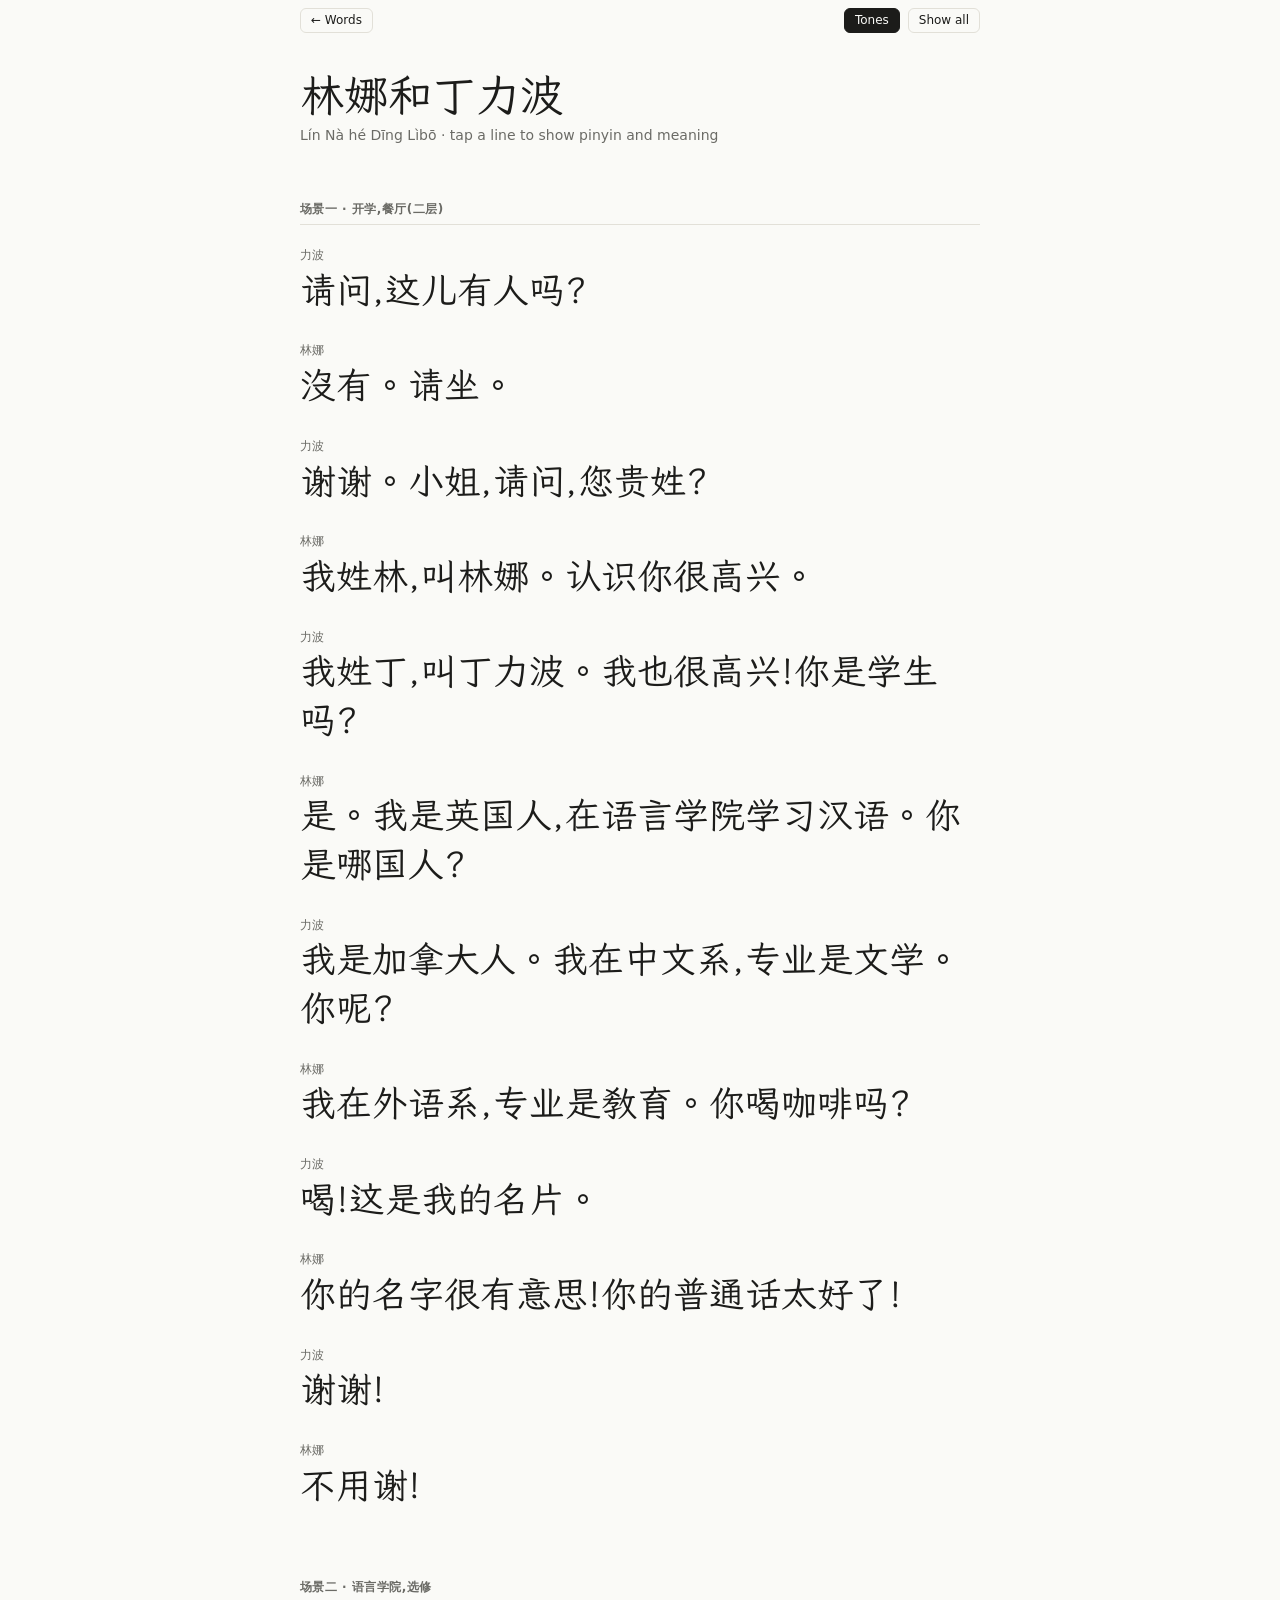
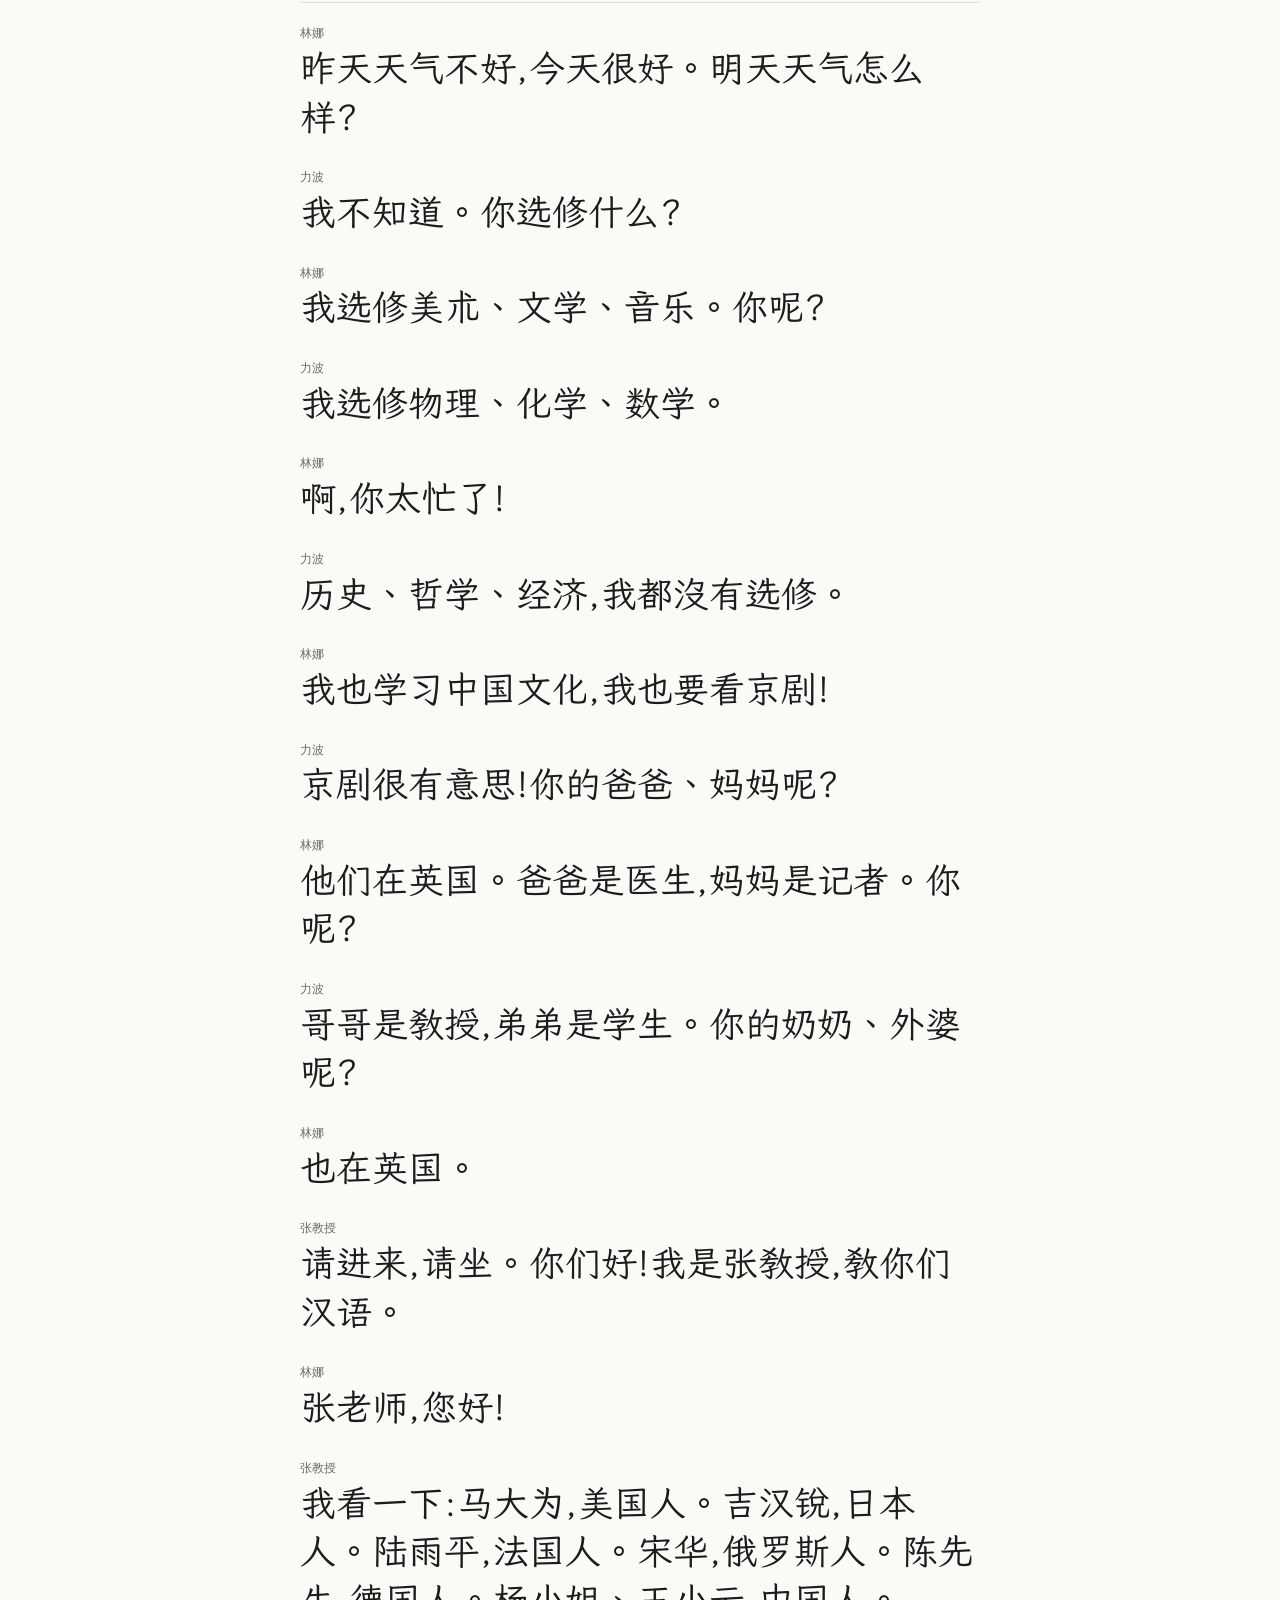
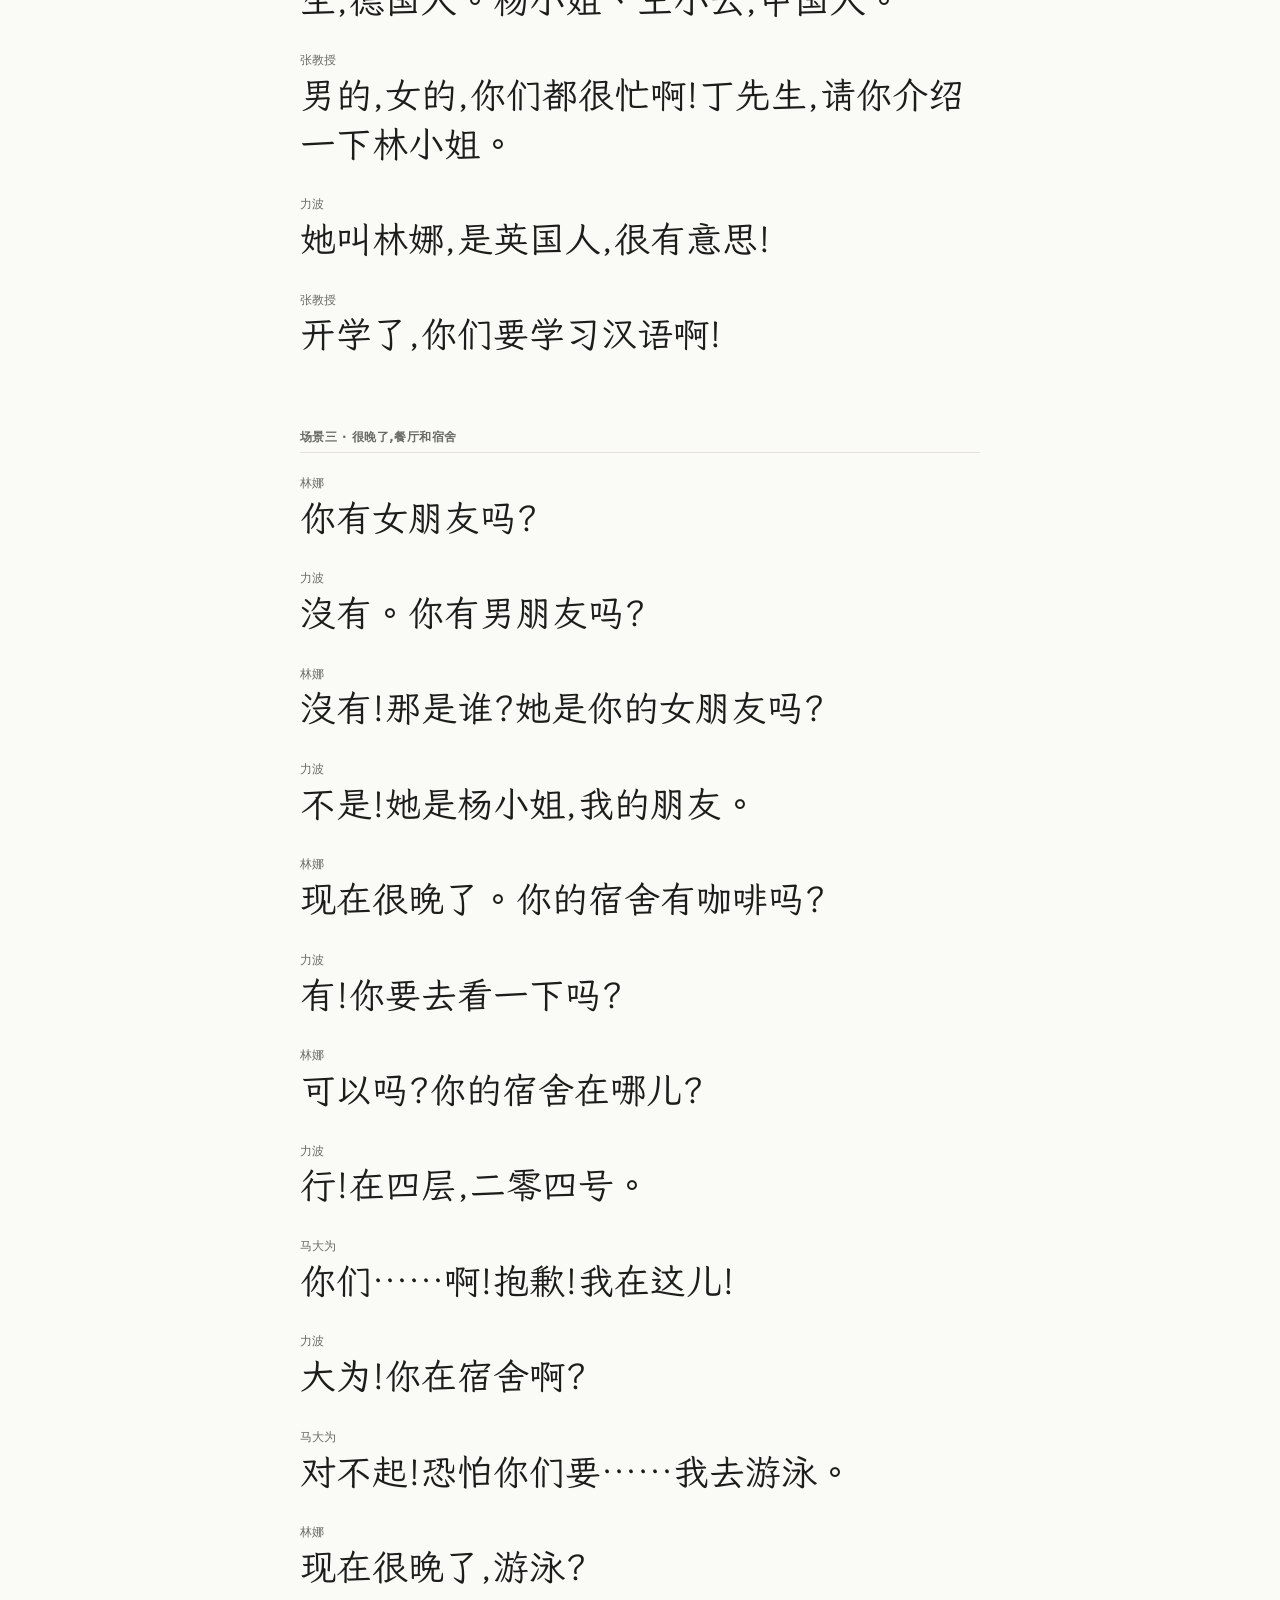
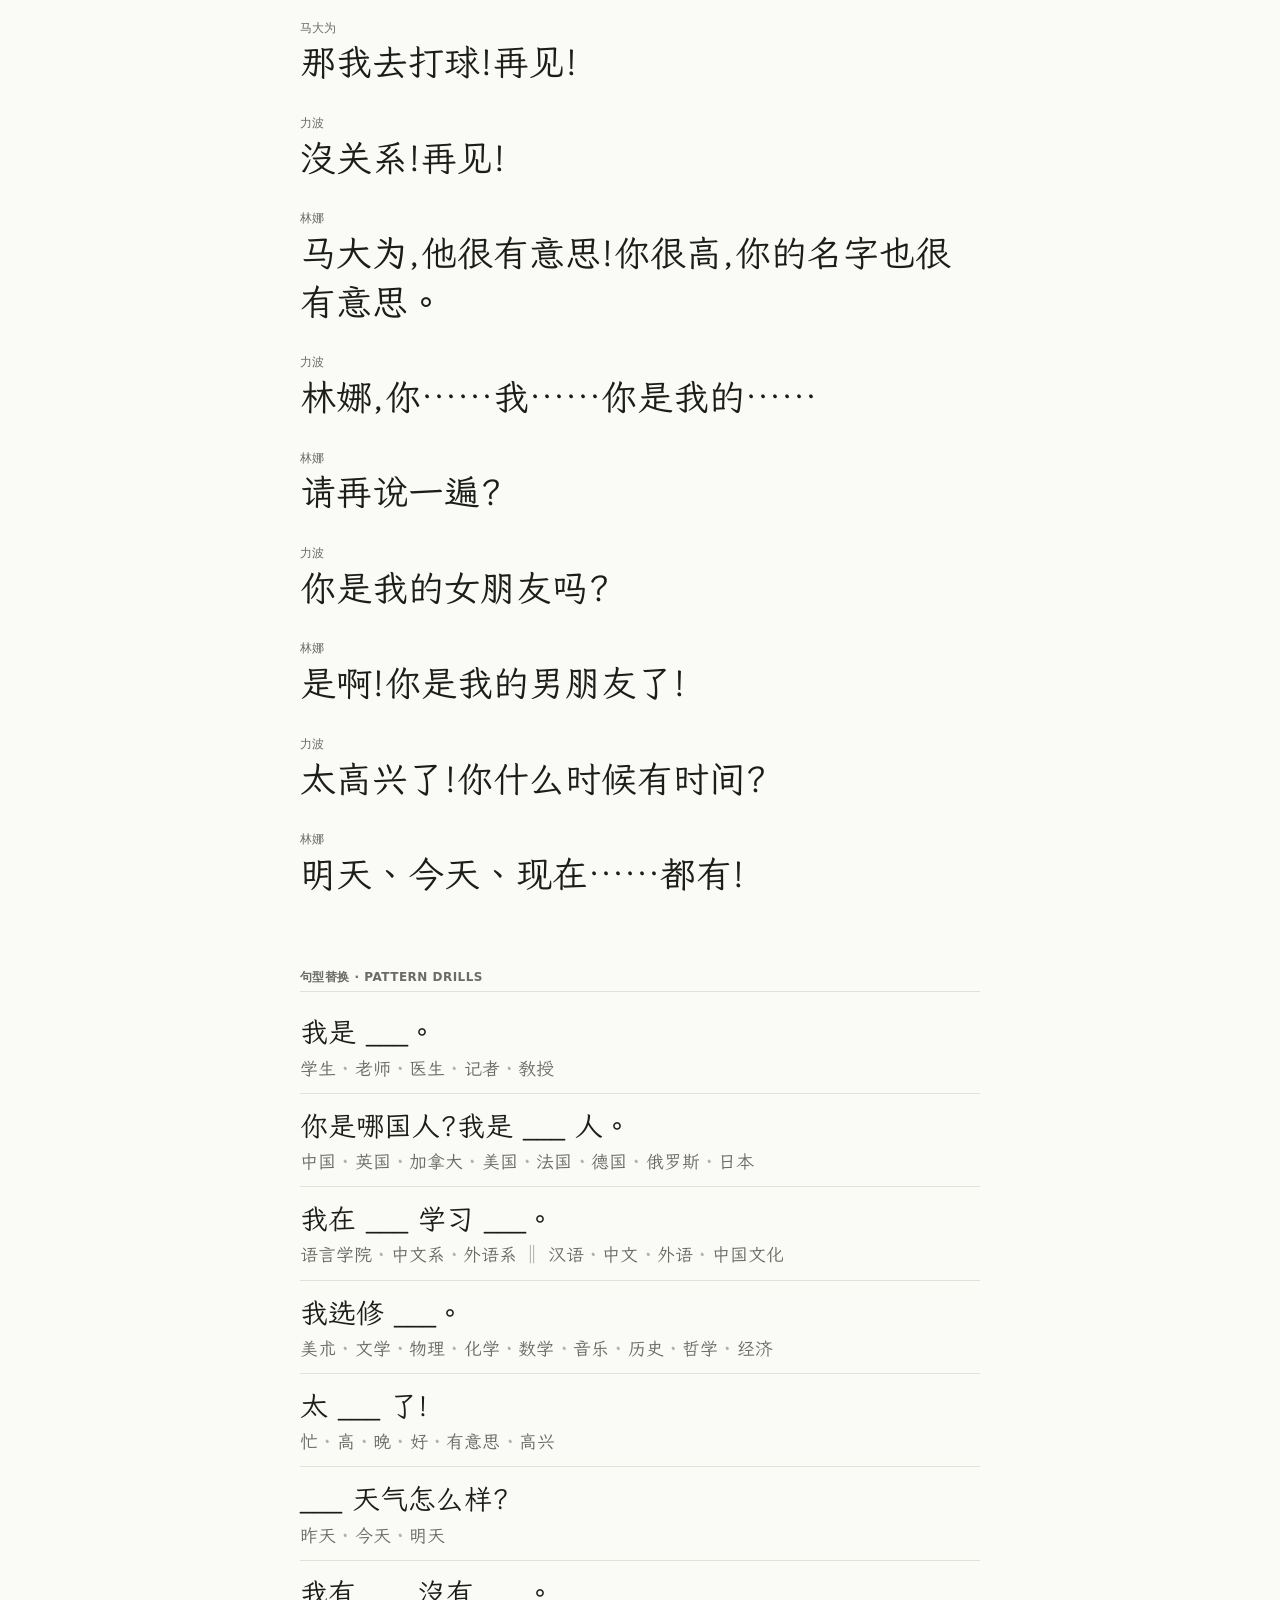
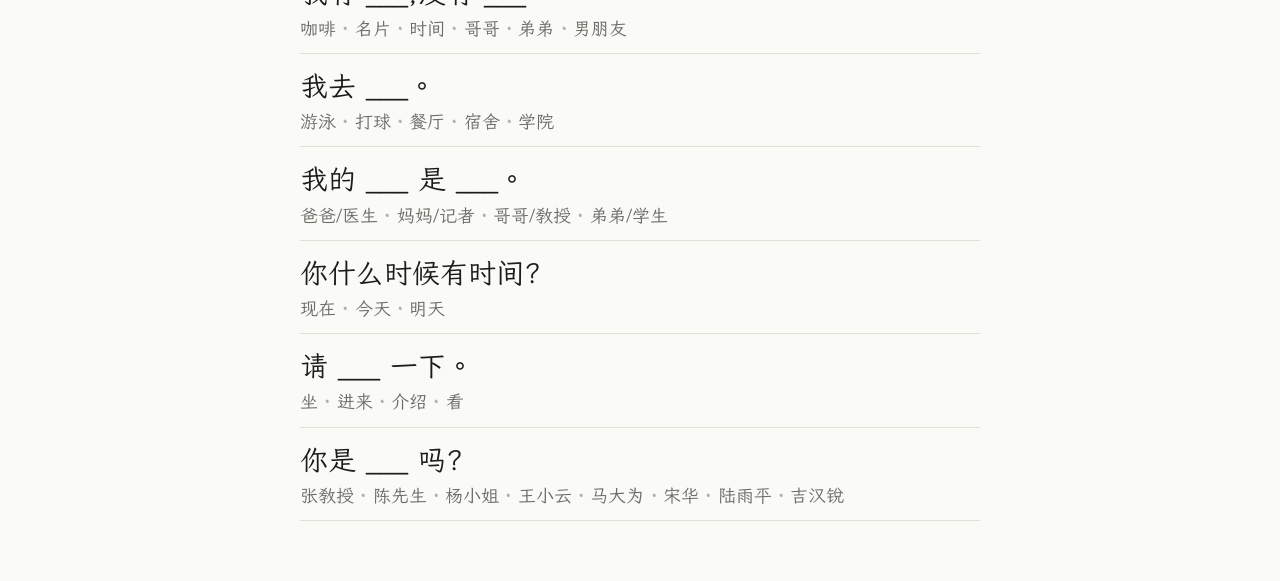
==== story.html @ 75ac659f "added a story" ====
<!DOCTYPE html>
<html lang="en">
<head>
<meta charset="utf-8">
<meta name="viewport" content="width=device-width, initial-scale=1, viewport-fit=cover">
<title>林娜和丁力波 · Story</title>
<link rel="manifest" href="manifest.webmanifest">
<meta name="theme-color" content="#fafaf7">
<link rel="apple-touch-icon" href="icon-192.png">
<link rel="stylesheet" href="https://fonts.googleapis.com/css2?family=LXGW+WenKai+TC&display=swap" media="print" onload="this.media='all'">
<style>
:root{--bg:#fafaf7;--fg:#1c1c1a;--mut:#6b6b66;--ln:#e2e0d8;--tl:38%;color-scheme:light}
@media (prefers-color-scheme:dark){:root{--bg:#18181a;--fg:#ececea;--mut:#9a9a95;--ln:#2e2e30;--tl:70%;color-scheme:dark}}
*{box-sizing:border-box}
html,body{margin:0;background:var(--bg);color:var(--fg);font:14px/1.4 system-ui,-apple-system,"Segoe UI","PingFang SC","Microsoft YaHei",sans-serif}
body{padding:env(safe-area-inset-top,0) 16px calc(60px + env(safe-area-inset-bottom,0px));-webkit-tap-highlight-color:transparent}
.zh{font-family:"LXGW WenKai TC","Kaiti SC",STKaiti,KaiTi,"楷体",serif}

/* top bar */
.bar{position:sticky;top:env(safe-area-inset-top,0);z-index:5;background:var(--bg);display:flex;align-items:center;gap:8px;max-width:680px;margin:0 auto;padding:8px 0}
.bar .sp{flex:1}
.bar a,button{font:inherit;font-size:12px;color:var(--fg);background:none;border:1px solid var(--ln);border-radius:6px;padding:3px 10px;cursor:pointer;text-decoration:none;display:inline-block}
.bar a:hover,button:hover{border-color:var(--mut)}
button[aria-pressed=true]{background:var(--fg);color:var(--bg);border-color:var(--fg)}
a:focus-visible,button:focus-visible{outline:2px solid var(--mut);outline-offset:2px}
@media (pointer:coarse){.bar a,.bar button{min-height:40px;font-size:14px;padding:6px 14px}}

main{max-width:680px;margin:0 auto}
h1{font-weight:400;font-size:clamp(30px,8vw,44px);line-height:1.2;margin:28px 0 4px}
.sub{color:var(--mut);margin:0 0 8px}
h2{font-size:12px;font-weight:600;letter-spacing:.04em;color:var(--mut);margin:56px 0 8px;padding-bottom:6px;border-bottom:1px solid var(--ln)}

/* a line: tap to reveal */
.l{display:block;width:100%;text-align:left;border:0;border-radius:10px;background:none;padding:14px 8px;margin:0 -8px;width:calc(100% + 16px);font-size:inherit;color:inherit;cursor:pointer;-webkit-user-select:text;user-select:text}
@media (hover:hover){.l:hover{background:color-mix(in srgb,var(--ln) 45%,transparent)}}
.who{display:block;font-size:12px;color:var(--mut);margin-bottom:2px}
.t{display:block;font-size:clamp(26px,6.4vw,36px);line-height:1.35}
.more{display:grid;grid-template-rows:0fr;opacity:0;visibility:hidden;transition:grid-template-rows .25s ease,opacity .2s ease,visibility 0s .25s}
.more>span{display:block;overflow:hidden;min-height:0}
.l[aria-expanded=true] .more,body.all .more{grid-template-rows:1fr;opacity:1;visibility:visible;transition:grid-template-rows .25s ease,opacity .2s ease .05s,visibility 0s}
.py{display:block;font-size:clamp(15px,3.8vw,18px);padding-top:6px}
.en{display:block;color:var(--mut);font-size:clamp(14px,3.6vw,16px);padding-top:2px}
@media (prefers-reduced-motion:reduce){.more,.l[aria-expanded=true] .more,body.all .more{transition:none}}

/* tone colours (same as the word list) */
body.tc .t1{color:hsl(212 62% var(--tl))}body.tc .t2{color:hsl(140 52% var(--tl))}body.tc .t3{color:hsl(30 70% var(--tl))}body.tc .t4{color:hsl(352 62% var(--tl))}body.tc .t5{color:var(--mut)}

/* drills */
.d{padding:12px 0;border-bottom:1px solid var(--ln)}
.d .p{font-size:clamp(22px,5.4vw,28px)}
.d .w{color:var(--mut);margin-top:4px;font-size:clamp(15px,3.8vw,18px)}
.d .w s{text-decoration:none;opacity:.5;margin:0 .35em}
</style>
</head>
<body>

<!-- ============================================================
     STORY  (edit here)
     [Scene title]
     speaker | 汉字 | pinyin | english
     After a line with only @@ come the drills:  pattern | word · word · word
     ============================================================ -->
<script id="story" type="text/plain">
[场景一 · 开学,餐厅(二层)]
力波 | 请问,这儿有人吗? | Qǐngwèn, zhèr yǒu rén ma? | Anyone sitting here?
林娜 | 没有。请坐。 | Méiyǒu. Qǐng zuò. | No. Please sit.
力波 | 谢谢。小姐,请问,您贵姓? | Xièxie. Xiǎojiě, qǐngwèn, nín guìxìng? | Thanks. Miss, your surname?
林娜 | 我姓林,叫林娜。认识你很高兴。 | Wǒ xìng Lín, jiào Lín Nà. Rènshi nǐ hěn gāoxìng. | I'm Lin Na. Nice to meet you.
力波 | 我姓丁,叫丁力波。我也很高兴!你是学生吗? | Wǒ xìng Dīng, jiào Dīng Lìbō. Wǒ yě hěn gāoxìng! Nǐ shì xuésheng ma? | Me too! Are you a student?
林娜 | 是。我是英国人,在语言学院学习汉语。你是哪国人? | Shì. Wǒ shì Yīngguó rén, zài yǔyán xuéyuàn xuéxí Hànyǔ. Nǐ shì nǎ guó rén? | Yes. British, studying Chinese. You?
力波 | 我是加拿大人。我在中文系,专业是文学。你呢? | Wǒ shì Jiānádà rén. Wǒ zài Zhōngwén xì, zhuānyè shì wénxué. Nǐ ne? | Canadian. Chinese dept, literature major.
林娜 | 我在外语系,专业是教育。你喝咖啡吗? | Wǒ zài wàiyǔ xì, zhuānyè shì jiàoyù. Nǐ hē kāfēi ma? | Foreign languages, education. Coffee?
力波 | 喝!这是我的名片。 | Hē! Zhè shì wǒ de míngpiàn. | Yes! My name card.
林娜 | 你的名字很有意思!你的普通话太好了! | Nǐ de míngzi hěn yǒuyìsi! Nǐ de pǔtōnghuà tài hǎo le! | Interesting name! Your Mandarin is so good!
力波 | 谢谢! | Xièxie! | Thanks!
林娜 | 不用谢! | Bú yòng xiè! | No need!
[场景二 · 语言学院,选修]
林娜 | 昨天天气不好,今天很好。明天天气怎么样? | Zuótiān tiānqì bù hǎo, jīntiān hěn hǎo. Míngtiān tiānqì zěnmeyàng? | Yesterday bad, today good. Tomorrow?
力波 | 我不知道。你选修什么? | Wǒ bù zhīdào. Nǐ xuǎnxiū shénme? | Don't know. What electives?
林娜 | 我选修美术、文学、音乐。你呢? | Wǒ xuǎnxiū měishù, wénxué, yīnyuè. Nǐ ne? | Art, literature, music. You?
力波 | 我选修物理、化学、数学。 | Wǒ xuǎnxiū wùlǐ, huàxué, shùxué. | Physics, chemistry, math.
林娜 | 啊,你太忙了! | À, nǐ tài máng le! | Ah, you're so busy!
力波 | 历史、哲学、经济,我都没有选修。 | Lìshǐ, zhéxué, jīngjì, wǒ dōu méiyǒu xuǎnxiū. | None of history, philosophy, economics.
林娜 | 我也学习中国文化,我也要看京剧! | Wǒ yě xuéxí Zhōngguó wénhuà, wǒ yě yào kàn jīngjù! | I want to see Peking opera too!
力波 | 京剧很有意思!你的爸爸、妈妈呢? | Jīngjù hěn yǒuyìsi! Nǐ de bàba, māma ne? | Opera's fun! Your parents?
林娜 | 他们在英国。爸爸是医生,妈妈是记者。你呢? | Tāmen zài Yīngguó. Bàba shì yīshēng, māma shì jìzhě. Nǐ ne? | In Britain. Dad's a doctor, mum a journalist.
力波 | 哥哥是教授,弟弟是学生。你的奶奶、外婆呢? | Gēge shì jiàoshòu, dìdi shì xuésheng. Nǐ de nǎinai, wàipó ne? | Brother professor, little brother student. Grandmas?
林娜 | 也在英国。 | Yě zài Yīngguó. | Also in Britain.
张教授 | 请进来,请坐。你们好!我是张教授,教你们汉语。 | Qǐng jìnlái, qǐng zuò. Nǐmen hǎo! Wǒ shì Zhāng jiàoshòu, jiāo nǐmen Hànyǔ. | Come in, sit. I'm Prof. Zhang.
林娜 | 张老师,您好! | Zhāng lǎoshī, nín hǎo! | Hello, Teacher Zhang!
张教授 | 我看一下:马大为,美国人。吉汉锐,日本人。陆雨平,法国人。宋华,俄罗斯人。陈先生,德国人。杨小姐、王小云,中国人。 | Wǒ kàn yíxià: Mǎ Dàwéi, Měiguó rén. Jí Hànruì, Rìběn rén. Lù Yǔpíng, Fǎguó rén. Sòng Huá, Èluósī rén. Chén xiānsheng, Déguó rén. Yáng xiǎojiě, Wáng Xiǎoyún, Zhōngguó rén. | Roll call
张教授 | 男的,女的,你们都很忙啊!丁先生,请你介绍一下林小姐。 | Nán de, nǚ de, nǐmen dōu hěn máng a! Dīng xiānsheng, qǐng nǐ jièshào yíxià Lín xiǎojiě. | Mr. Ding, introduce Miss Lin.
力波 | 她叫林娜,是英国人,很有意思! | Tā jiào Lín Nà, shì Yīngguó rén, hěn yǒuyìsi! | She's Lin Na, British, very interesting!
张教授 | 开学了,你们要学习汉语啊! | Kāixué le, nǐmen yào xuéxí Hànyǔ a! | School's started, study!
[场景三 · 很晚了,餐厅和宿舍]
林娜 | 你有女朋友吗? | Nǐ yǒu nǚpéngyou ma? | Got a girlfriend?
力波 | 没有。你有男朋友吗? | Méiyǒu. Nǐ yǒu nánpéngyou ma? | No. Got a boyfriend?
林娜 | 没有!那是谁?她是你的女朋友吗? | Méiyǒu! Nà shì shéi? Tā shì nǐ de nǚpéngyou ma? | No! Who's that? Your girlfriend?
力波 | 不是!她是杨小姐,我的朋友。 | Bú shì! Tā shì Yáng xiǎojiě, wǒ de péngyou. | No! Miss Yang, my friend.
林娜 | 现在很晚了。你的宿舍有咖啡吗? | Xiànzài hěn wǎn le. Nǐ de sùshè yǒu kāfēi ma? | Late now. Coffee at your dorm?
力波 | 有!你要去看一下吗? | Yǒu! Nǐ yào qù kàn yíxià ma? | Yes! Want to take a look?
林娜 | 可以吗?你的宿舍在哪儿? | Kěyǐ ma? Nǐ de sùshè zài nǎr? | Okay? Where's your dorm?
力波 | 行!在四层,二零四号。 | Xíng! Zài sì céng, èr líng sì hào. | Sure! 4th floor, room 204.
马大为 | 你们……啊!抱歉!我在这儿! | Nǐmen... a! Bàoqiàn! Wǒ zài zhèr! | You two... ah! Sorry! I'm here!
力波 | 大为!你在宿舍啊? | Dàwéi! Nǐ zài sùshè a? | Dawei! You're in the dorm?
马大为 | 对不起!恐怕你们要……我去游泳。 | Duìbuqǐ! Kǒngpà nǐmen yào... wǒ qù yóuyǒng. | Sorry! I'm afraid you want... I'll go swim.
林娜 | 现在很晚了,游泳? | Xiànzài hěn wǎn le, yóuyǒng? | It's late, swimming?
马大为 | 那我去打球!再见! | Nà wǒ qù dǎqiú! Zàijiàn! | Then I'll play ball! Bye!
力波 | 没关系!再见! | Méi guānxi! Zàijiàn! | No problem! Bye!
林娜 | 马大为,他很有意思!你很高,你的名字也很有意思。 | Mǎ Dàwéi, tā hěn yǒuyìsi! Nǐ hěn gāo, nǐ de míngzi yě hěn yǒuyìsi. | Dawei's funny! You're tall, your name's fun too.
力波 | 林娜,你……我……你是我的…… | Lín Nà, nǐ... wǒ... nǐ shì wǒ de... | Lin Na, you... I... you're my...
林娜 | 请再说一遍? | Qǐng zài shuō yí biàn? | Say it once more?
力波 | 你是我的女朋友吗? | Nǐ shì wǒ de nǚpéngyou ma? | Be my girlfriend?
林娜 | 是啊!你是我的男朋友了! | Shì a! Nǐ shì wǒ de nánpéngyou le! | Yes! You're my boyfriend now!
力波 | 太高兴了!你什么时候有时间? | Tài gāoxìng le! Nǐ shénme shíhou yǒu shíjiān? | So happy! When are you free?
林娜 | 明天、今天、现在……都有! | Míngtiān, jīntiān, xiànzài... dōu yǒu! | Tomorrow, today, now... all!
@@
我是 ___。 | 学生 · 老师 · 医生 · 记者 · 教授
你是哪国人?我是 ___ 人。 | 中国 · 英国 · 加拿大 · 美国 · 法国 · 德国 · 俄罗斯 · 日本
我在 ___ 学习 ___。 | 语言学院 · 中文系 · 外语系 ‖ 汉语 · 中文 · 外语 · 中国文化
我选修 ___。 | 美术 · 文学 · 物理 · 化学 · 数学 · 音乐 · 历史 · 哲学 · 经济
太 ___ 了! | 忙 · 高 · 晚 · 好 · 有意思 · 高兴
___ 天气怎么样? | 昨天 · 今天 · 明天
我有 ___,没有 ___。 | 咖啡 · 名片 · 时间 · 哥哥 · 弟弟 · 男朋友
我去 ___。 | 游泳 · 打球 · 餐厅 · 宿舍 · 学院
我的 ___ 是 ___。 | 爸爸/医生 · 妈妈/记者 · 哥哥/教授 · 弟弟/学生
你什么时候有时间? | 现在 · 今天 · 明天
请 ___ 一下。 | 坐 · 进来 · 介绍 · 看
你是 ___ 吗? | 张教授 · 陈先生 · 杨小姐 · 王小云 · 马大为 · 宋华 · 陆雨平 · 吉汉锐
</script>

<div class="bar">
  <a href="index.html">&larr; Words</a>
  <span class="sp"></span>
  <button id="tn" aria-pressed="true" title="Color pinyin by tone">Tones</button>
  <button id="all" aria-pressed="false" title="Show or hide every pinyin and meaning">Show all</button>
</div>

<main id="m"></main>

<script>
(function(){
var $=function(s){return document.querySelector(s)};
function sget(k){try{return localStorage.getItem(k)}catch(e){return null}}
function sset(k,v){try{localStorage.setItem(k,v)}catch(e){}}
function el(t,c,x){var e=document.createElement(t);if(c)e.className=c;if(x!=null)e.textContent=x;return e}

/* pinyin tone colouring (same as index.html) */
var V='aeiouüāáǎàēéěèīíǐìōóǒòūúǔùǖǘǚǜ',TM={'ā':1,'á':2,'ǎ':3,'à':4,'ē':1,'é':2,'ě':3,'è':4,'ī':1,'í':2,'ǐ':3,'ì':4,'ō':1,'ó':2,'ǒ':3,'ò':4,'ū':1,'ú':2,'ǔ':3,'ù':4,'ǖ':1,'ǘ':2,'ǚ':3,'ǜ':4},
 SYL=new RegExp('(?:zh|ch|sh|[bpmfdtnlgkhjqxrzcsyw])?['+V+']+(?:ng|n|r)?(?!['+V+'])','gi');
function tonify(s){var f=document.createDocumentFragment(),last=0,m;SYL.lastIndex=0;
 while((m=SYL.exec(s))){
  if(m.index>last)f.appendChild(document.createTextNode(s.slice(last,m.index)));
  var tn=5,w=m[0].toLowerCase();for(var i=0;i<w.length;i++){if(TM[w[i]]){tn=TM[w[i]];break}}
  var sp=el('span','t'+tn,m[0]);f.appendChild(sp);last=m.index+m[0].length}
 if(last<s.length)f.appendChild(document.createTextNode(s.slice(last)));return f}

/* build page */
var raw=$('#story').textContent.split('\n'),m=$('#m'),sec=null,inDrills=false;
var h1=el('h1','zh','林娜和丁力波');m.appendChild(h1);m.appendChild(el('p','sub','Lín Nà hé Dīng Lìbō · tap a line to show pinyin and meaning'));
raw.forEach(function(ln){
  ln=ln.trim();if(!ln)return;
  if(ln==='@@'){inDrills=true;m.appendChild(el('h2',null,'句型替换 · PATTERN DRILLS'));return}
  var h=ln.match(/^\[(.+)\]$/);
  if(h){m.appendChild(el('h2',null,h[1]));return}
  var c=ln.split('|').map(function(x){return x.trim()});
  if(inDrills){
    var d=el('div','d'),p=el('div','p zh',c[0]),w=el('div','w zh');
    (c[1]||'').split(/\s*([·‖])\s*/).forEach(function(x){if(x==='·'||x==='‖'){w.appendChild(el('s',null,x))}else if(x){w.appendChild(document.createTextNode(x))}});
    d.appendChild(p);d.appendChild(w);m.appendChild(d);return}
  if(c.length<4)return;
  var b=el('button','l');b.type='button';b.setAttribute('aria-expanded','false');
  b.appendChild(el('span','who',c[0]));
  b.appendChild(el('span','t zh',c[1]));
  var more=el('span','more'),inner=el('span'),py=el('span','py');
  py.appendChild(tonify(c[2]));inner.appendChild(py);inner.appendChild(el('span','en',c[3]));more.appendChild(inner);b.appendChild(more);
  b.addEventListener('click',function(){
    if(String(getSelection()))return; /* let people select text without toggling */
    b.setAttribute('aria-expanded',b.getAttribute('aria-expanded')==='true'?'false':'true')});
  m.appendChild(b);
});

/* show all */
var all=$('#all');
all.addEventListener('click',function(){var v=all.getAttribute('aria-pressed')!=='true';
  all.setAttribute('aria-pressed',v?'true':'false');all.textContent=v?'Hide all':'Show all';
  document.body.classList.toggle('all',v);
  if(!v)document.querySelectorAll('.l[aria-expanded=true]').forEach(function(b){b.setAttribute('aria-expanded','false')})});

/* tones: shares the setting with the word list */
var tn=$('#tn');
function setTc(v){document.body.classList.toggle('tc',v);tn.setAttribute('aria-pressed',v?'true':'false');sset('mv_tc',v?'1':'0')}
tn.addEventListener('click',function(){setTc(!document.body.classList.contains('tc'))});
setTc(sget('mv_tc')!=='0');

if('serviceWorker' in navigator&&location.protocol!=='file:')navigator.serviceWorker.register('sw.js').catch(function(){});
})();
</script>
</body>
</html>
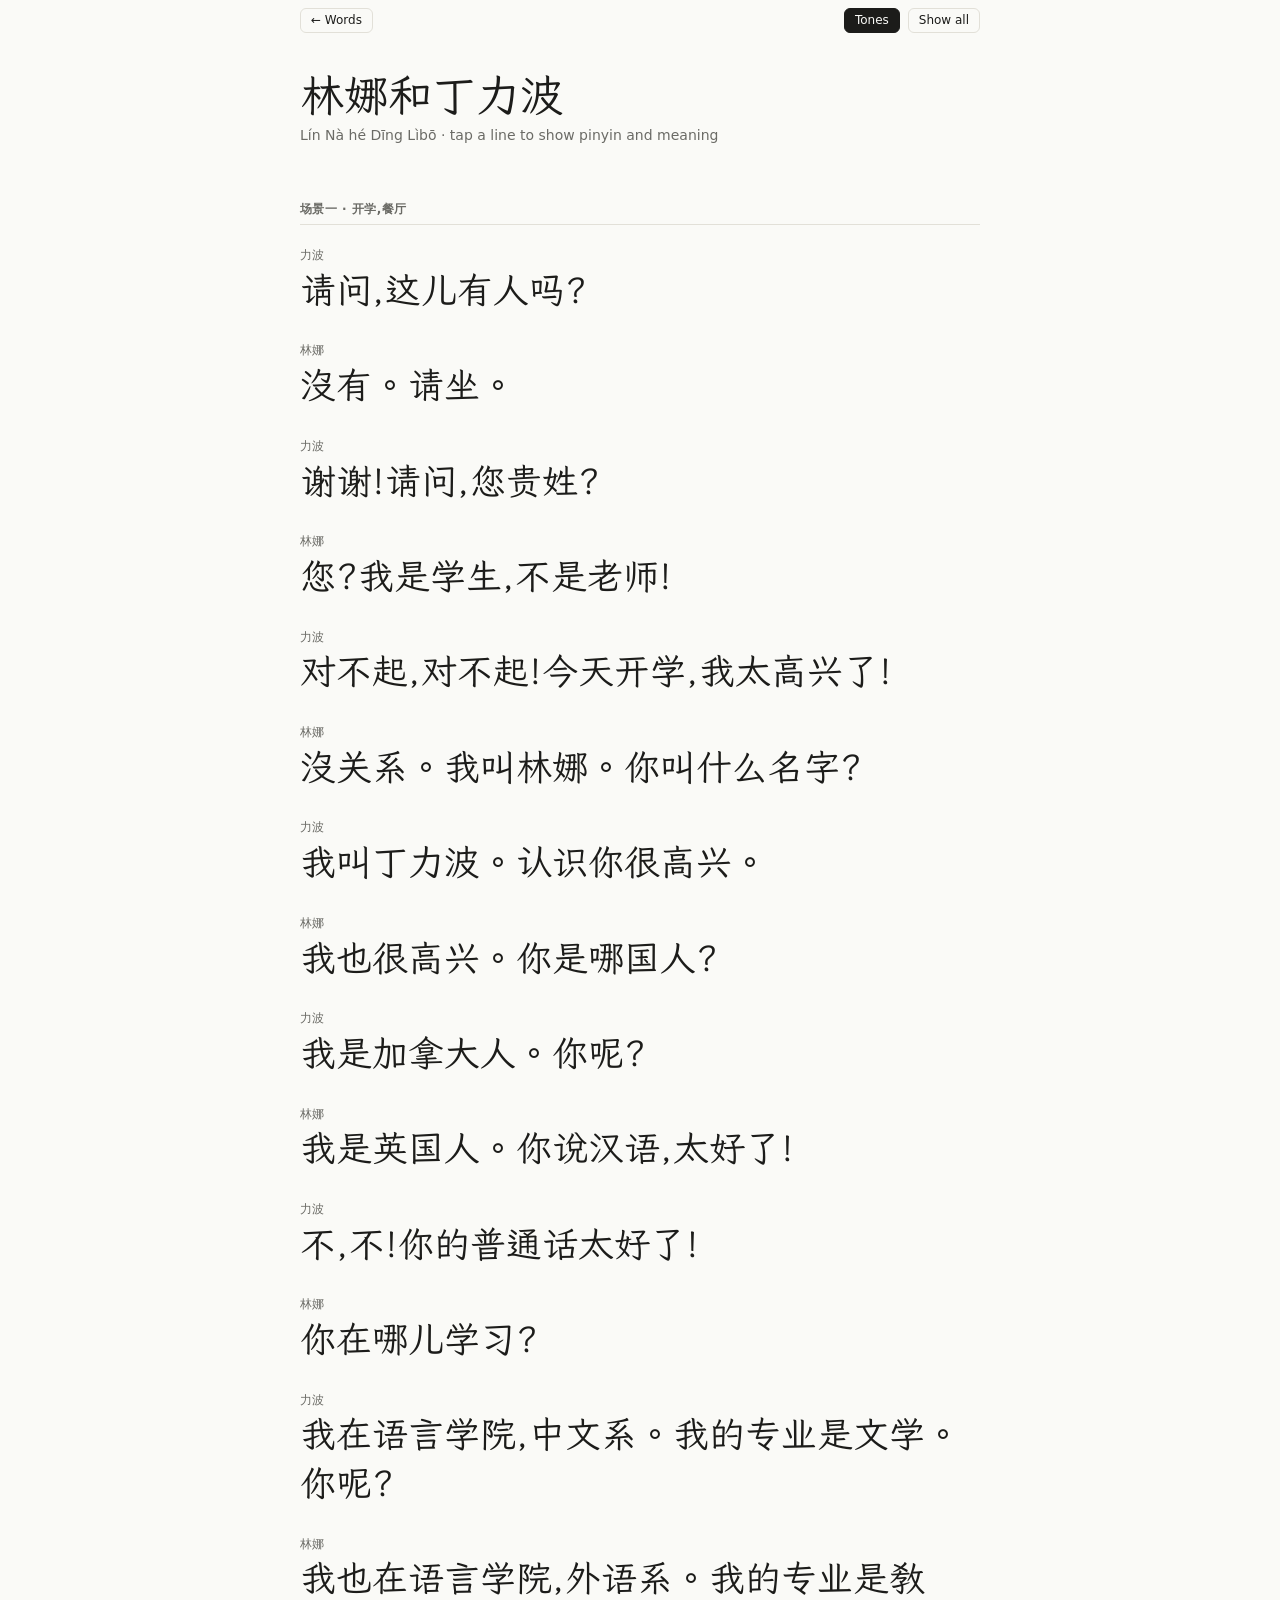
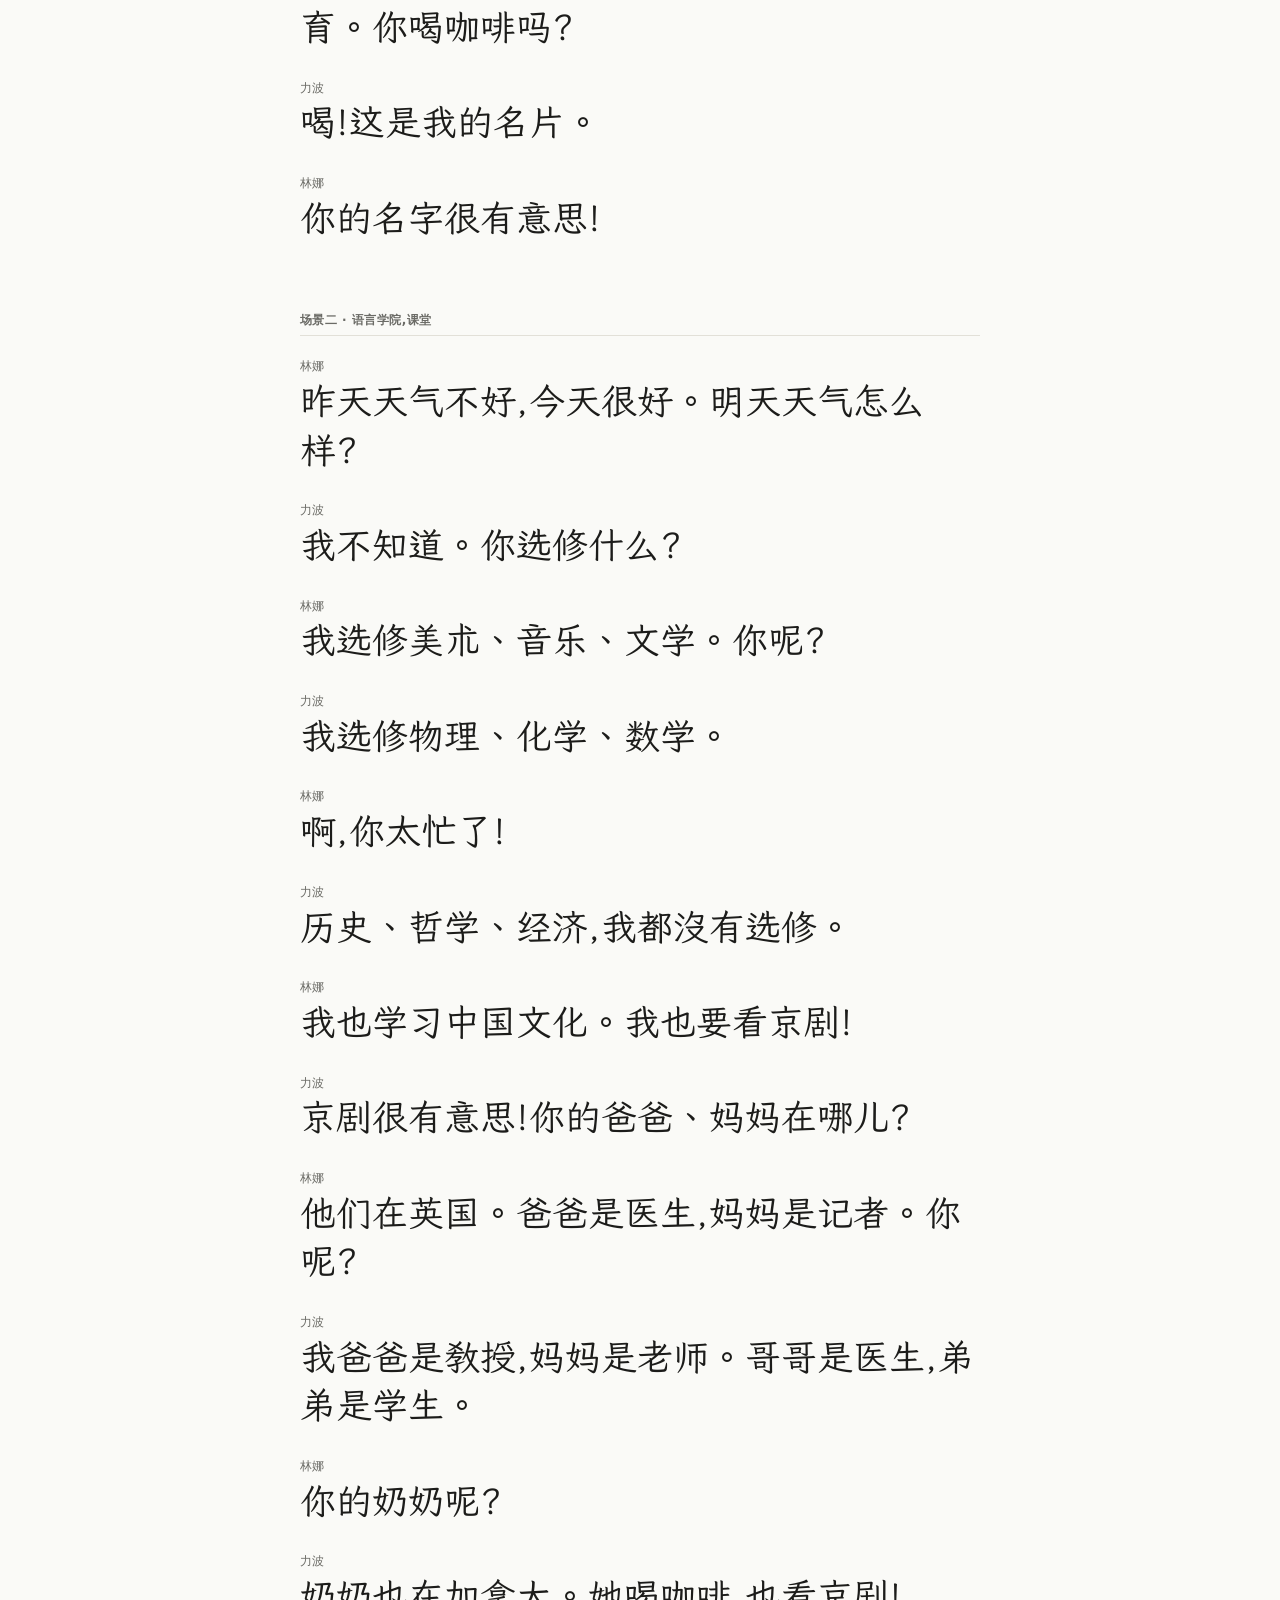
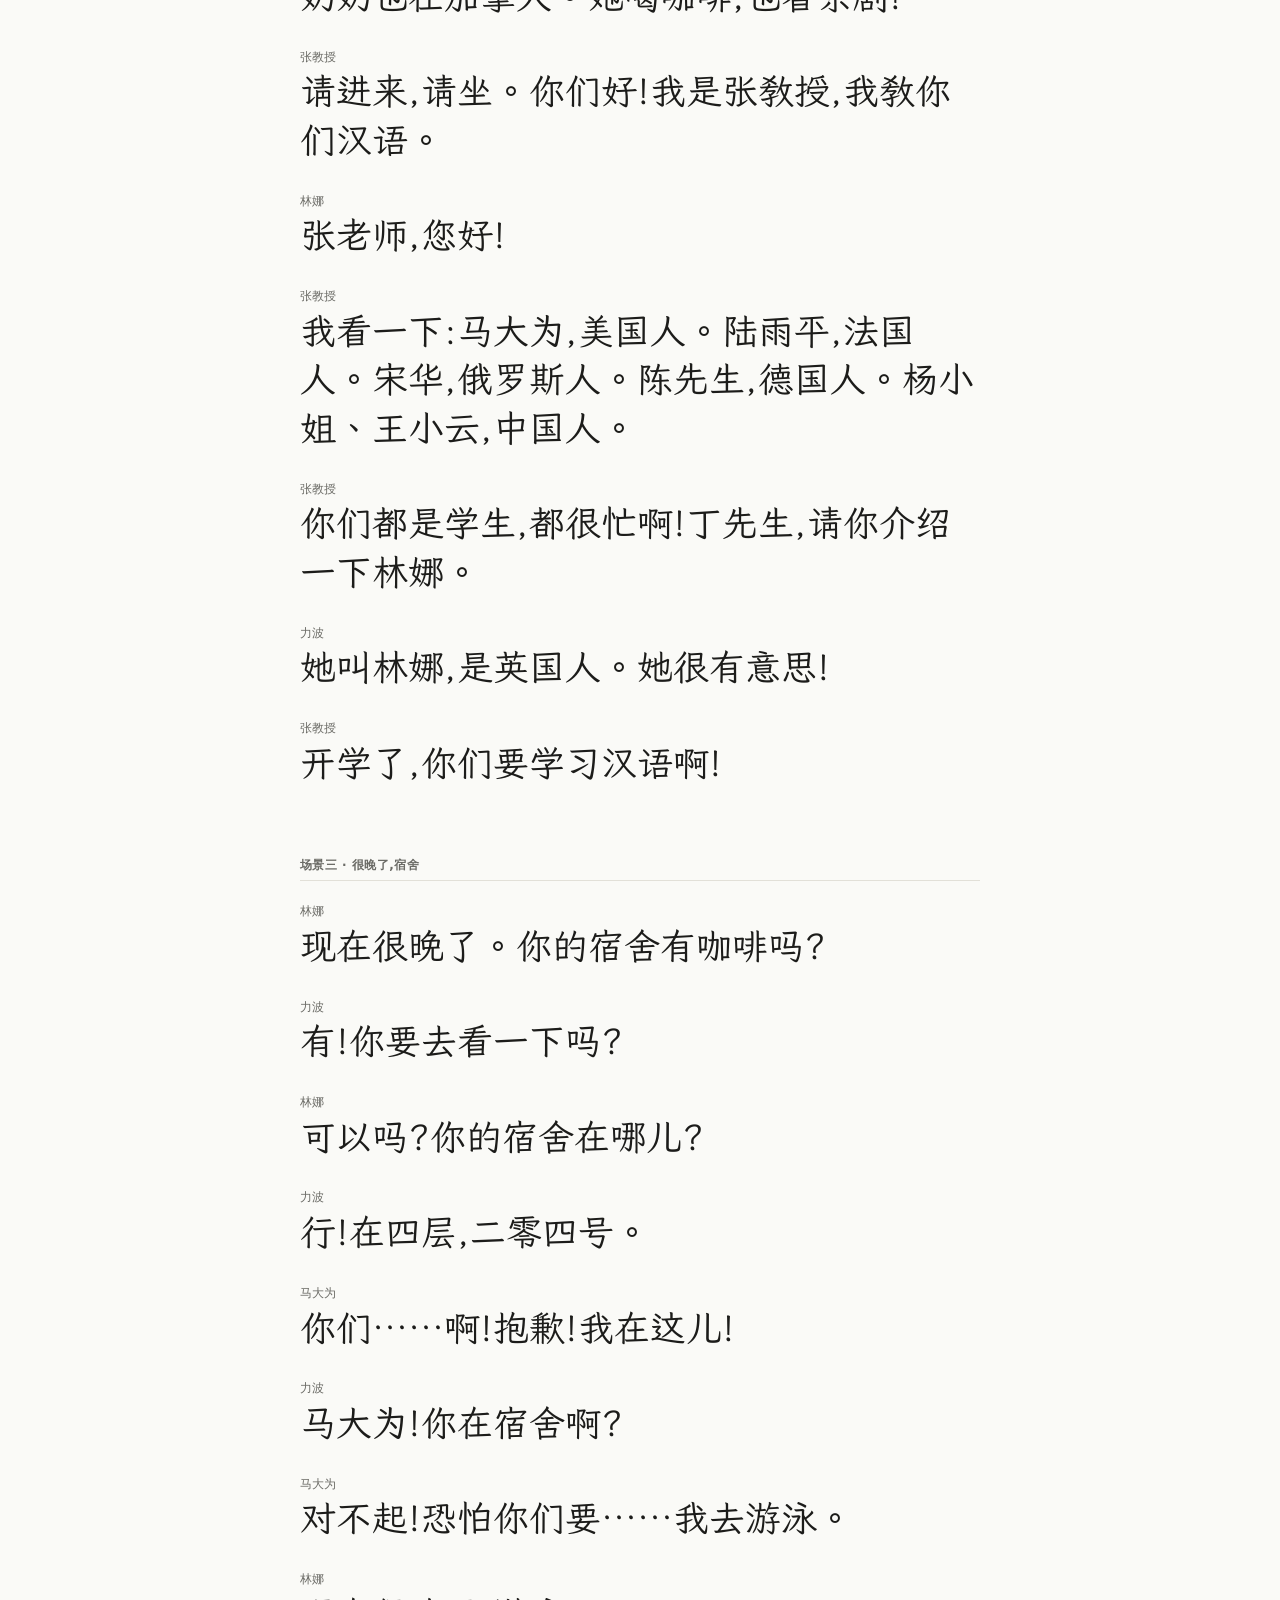
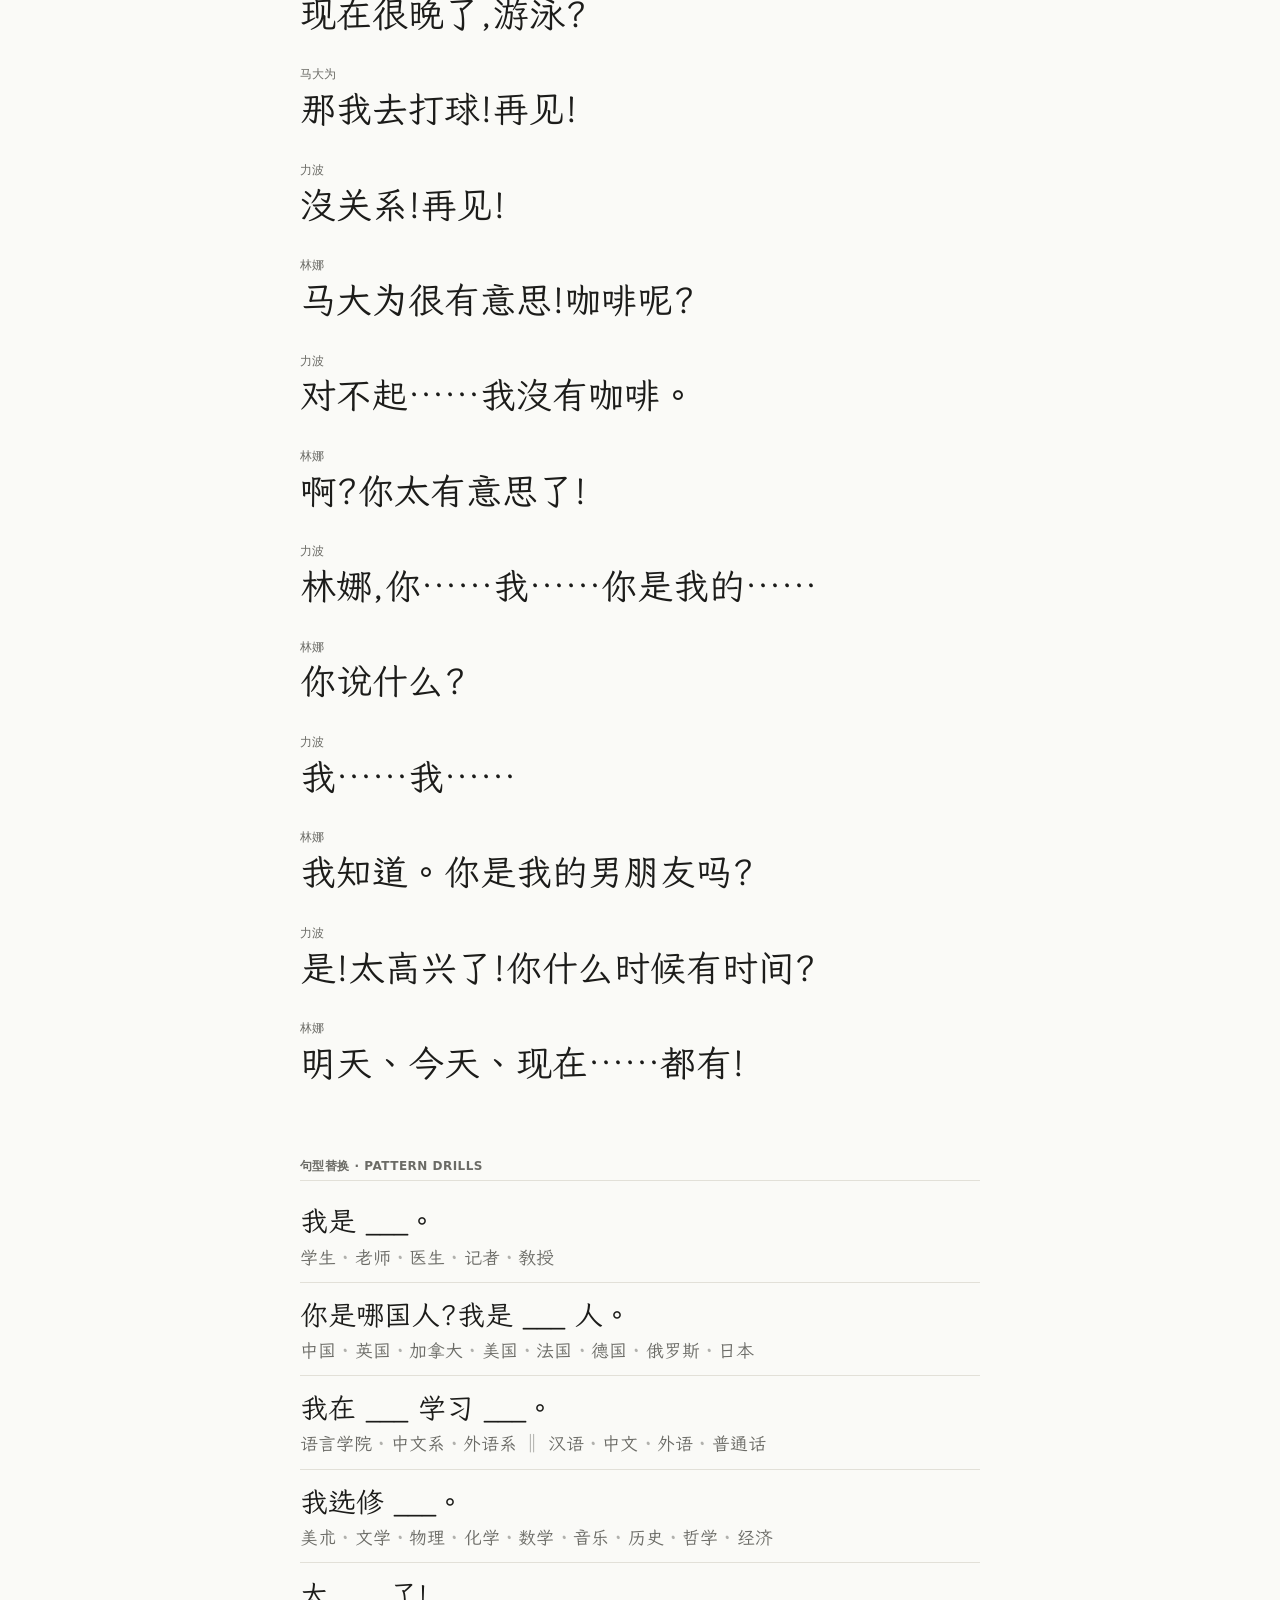
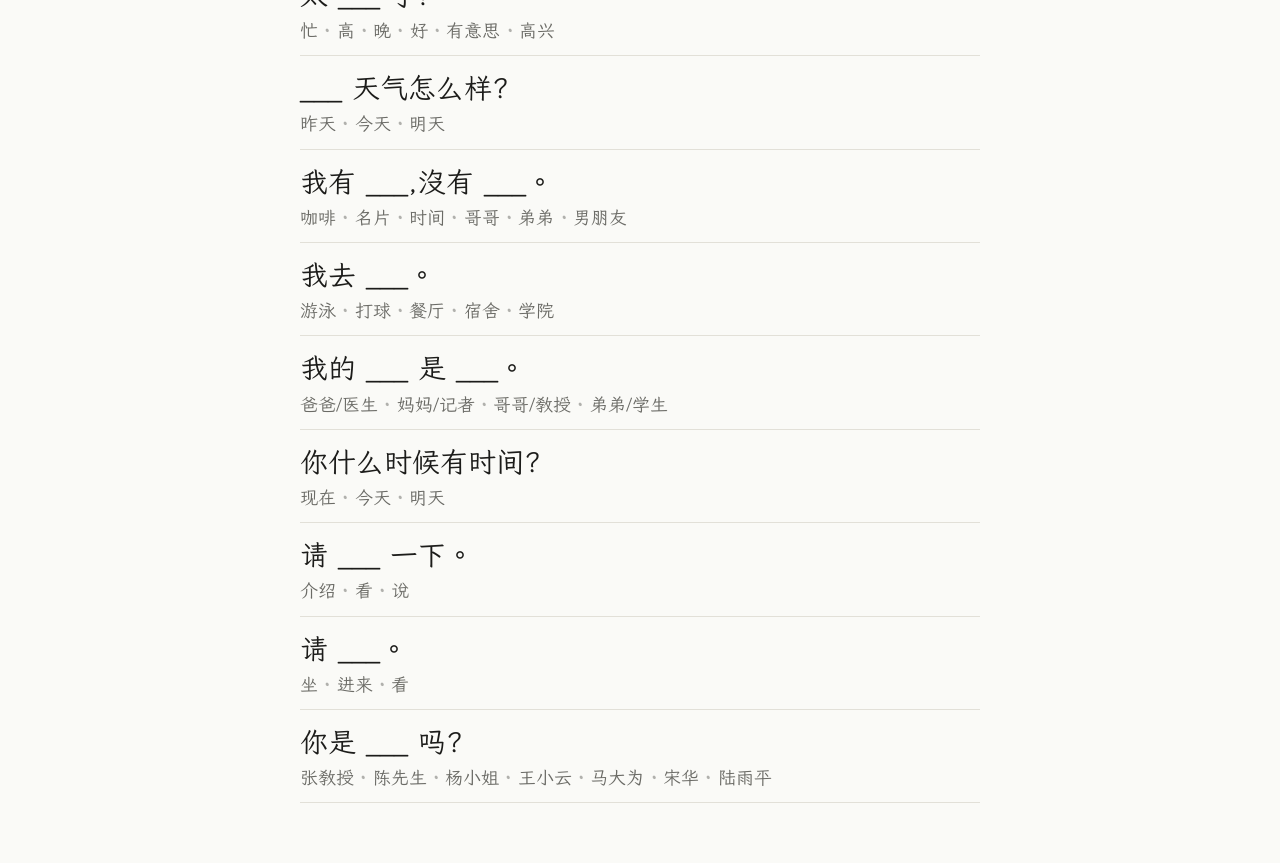
==== commit c0afcfec: "new design" ====
--- a/story.html
+++ b/story.html
@@ -61,63 +61,66 @@
      After a line with only @@ come the drills:  pattern | word · word · word
      ============================================================ -->
 <script id="story" type="text/plain">
-[场景一 · 开学,餐厅(二层)]
-力波 | 请问,这儿有人吗? | Qǐngwèn, zhèr yǒu rén ma? | Anyone sitting here?
+[场景一 · 开学,餐厅]
+力波 | 请问,这儿有人吗? | Qǐngwèn, zhèr yǒu rén ma? | Excuse me, is anyone sitting here?
 林娜 | 没有。请坐。 | Méiyǒu. Qǐng zuò. | No. Please sit.
-力波 | 谢谢。小姐,请问,您贵姓? | Xièxie. Xiǎojiě, qǐngwèn, nín guìxìng? | Thanks. Miss, your surname?
-林娜 | 我姓林,叫林娜。认识你很高兴。 | Wǒ xìng Lín, jiào Lín Nà. Rènshi nǐ hěn gāoxìng. | I'm Lin Na. Nice to meet you.
-力波 | 我姓丁,叫丁力波。我也很高兴!你是学生吗? | Wǒ xìng Dīng, jiào Dīng Lìbō. Wǒ yě hěn gāoxìng! Nǐ shì xuésheng ma? | Me too! Are you a student?
-林娜 | 是。我是英国人,在语言学院学习汉语。你是哪国人? | Shì. Wǒ shì Yīngguó rén, zài yǔyán xuéyuàn xuéxí Hànyǔ. Nǐ shì nǎ guó rén? | Yes. British, studying Chinese. You?
-力波 | 我是加拿大人。我在中文系,专业是文学。你呢? | Wǒ shì Jiānádà rén. Wǒ zài Zhōngwén xì, zhuānyè shì wénxué. Nǐ ne? | Canadian. Chinese dept, literature major.
-林娜 | 我在外语系,专业是教育。你喝咖啡吗? | Wǒ zài wàiyǔ xì, zhuānyè shì jiàoyù. Nǐ hē kāfēi ma? | Foreign languages, education. Coffee?
-力波 | 喝!这是我的名片。 | Hē! Zhè shì wǒ de míngpiàn. | Yes! My name card.
-林娜 | 你的名字很有意思!你的普通话太好了! | Nǐ de míngzi hěn yǒuyìsi! Nǐ de pǔtōnghuà tài hǎo le! | Interesting name! Your Mandarin is so good!
-力波 | 谢谢! | Xièxie! | Thanks!
-林娜 | 不用谢! | Bú yòng xiè! | No need!
-[场景二 · 语言学院,选修]
-林娜 | 昨天天气不好,今天很好。明天天气怎么样? | Zuótiān tiānqì bù hǎo, jīntiān hěn hǎo. Míngtiān tiānqì zěnmeyàng? | Yesterday bad, today good. Tomorrow?
-力波 | 我不知道。你选修什么? | Wǒ bù zhīdào. Nǐ xuǎnxiū shénme? | Don't know. What electives?
-林娜 | 我选修美术、文学、音乐。你呢? | Wǒ xuǎnxiū měishù, wénxué, yīnyuè. Nǐ ne? | Art, literature, music. You?
+力波 | 谢谢!请问,您贵姓? | Xièxie! Qǐngwèn, nín guìxìng? | Thanks! May I ask, what is your (polite) surname?
+林娜 | 您?我是学生,不是老师! | Nín? Wǒ shì xuésheng, bú shì lǎoshī! | "Nín"? I'm a student, not a teacher!
+力波 | 对不起,对不起!今天开学,我太高兴了! | Duìbuqǐ, duìbuqǐ! Jīntiān kāixué, wǒ tài gāoxìng le! | Sorry, sorry! School starts today, I'm so happy!
+林娜 | 没关系。我叫林娜。你叫什么名字? | Méi guānxi. Wǒ jiào Lín Nà. Nǐ jiào shénme míngzi? | It's okay. I'm Lin Na. What's your name?
+力波 | 我叫丁力波。认识你很高兴。 | Wǒ jiào Dīng Lìbō. Rènshi nǐ hěn gāoxìng. | I'm Ding Libo. Nice to meet you.
+林娜 | 我也很高兴。你是哪国人? | Wǒ yě hěn gāoxìng. Nǐ shì nǎ guó rén? | Me too. Which country are you from?
+力波 | 我是加拿大人。你呢? | Wǒ shì Jiānádà rén. Nǐ ne? | I'm Canadian. And you?
+林娜 | 我是英国人。你说汉语,太好了! | Wǒ shì Yīngguó rén. Nǐ shuō Hànyǔ, tài hǎo le! | I'm British. You speak Chinese, that's great!
+力波 | 不,不!你的普通话太好了! | Bù, bù! Nǐ de pǔtōnghuà tài hǎo le! | No, no! Your Mandarin is so good!
+林娜 | 你在哪儿学习? | Nǐ zài nǎr xuéxí? | Where do you study?
+力波 | 我在语言学院,中文系。我的专业是文学。你呢? | Wǒ zài yǔyán xuéyuàn, Zhōngwén xì. Wǒ de zhuānyè shì wénxué. Nǐ ne? | At the language institute, Chinese department. My major is literature. And you?
+林娜 | 我也在语言学院,外语系。我的专业是教育。你喝咖啡吗? | Wǒ yě zài yǔyán xuéyuàn, wàiyǔ xì. Wǒ de zhuānyè shì jiàoyù. Nǐ hē kāfēi ma? | Same institute, foreign languages department. My major is education. Do you drink coffee?
+力波 | 喝!这是我的名片。 | Hē! Zhè shì wǒ de míngpiàn. | Yes! This is my name card.
+林娜 | 你的名字很有意思! | Nǐ de míngzi hěn yǒuyìsi! | Your name is very interesting!
+[场景二 · 语言学院,课堂]
+林娜 | 昨天天气不好,今天很好。明天天气怎么样? | Zuótiān tiānqì bù hǎo, jīntiān hěn hǎo. Míngtiān tiānqì zěnmeyàng? | Yesterday the weather was bad, today it's good. How will tomorrow be?
+力波 | 我不知道。你选修什么? | Wǒ bù zhīdào. Nǐ xuǎnxiū shénme? | I don't know. What electives do you take?
+林娜 | 我选修美术、音乐、文学。你呢? | Wǒ xuǎnxiū měishù, yīnyuè, wénxué. Nǐ ne? | Art, music, literature. And you?
 力波 | 我选修物理、化学、数学。 | Wǒ xuǎnxiū wùlǐ, huàxué, shùxué. | Physics, chemistry, math.
-林娜 | 啊,你太忙了! | À, nǐ tài máng le! | Ah, you're so busy!
-力波 | 历史、哲学、经济,我都没有选修。 | Lìshǐ, zhéxué, jīngjì, wǒ dōu méiyǒu xuǎnxiū. | None of history, philosophy, economics.
-林娜 | 我也学习中国文化,我也要看京剧! | Wǒ yě xuéxí Zhōngguó wénhuà, wǒ yě yào kàn jīngjù! | I want to see Peking opera too!
-力波 | 京剧很有意思!你的爸爸、妈妈呢? | Jīngjù hěn yǒuyìsi! Nǐ de bàba, māma ne? | Opera's fun! Your parents?
-林娜 | 他们在英国。爸爸是医生,妈妈是记者。你呢? | Tāmen zài Yīngguó. Bàba shì yīshēng, māma shì jìzhě. Nǐ ne? | In Britain. Dad's a doctor, mum a journalist.
-力波 | 哥哥是教授,弟弟是学生。你的奶奶、外婆呢? | Gēge shì jiàoshòu, dìdi shì xuésheng. Nǐ de nǎinai, wàipó ne? | Brother professor, little brother student. Grandmas?
-林娜 | 也在英国。 | Yě zài Yīngguó. | Also in Britain.
-张教授 | 请进来,请坐。你们好!我是张教授,教你们汉语。 | Qǐng jìnlái, qǐng zuò. Nǐmen hǎo! Wǒ shì Zhāng jiàoshòu, jiāo nǐmen Hànyǔ. | Come in, sit. I'm Prof. Zhang.
+林娜 | 啊,你太忙了! | A, nǐ tài máng le! | Ah, you're so busy!
+力波 | 历史、哲学、经济,我都没有选修。 | Lìshǐ, zhéxué, jīngjì, wǒ dōu méiyǒu xuǎnxiū. | History, philosophy, economics, I take none of them.
+林娜 | 我也学习中国文化。我也要看京剧! | Wǒ yě xuéxí Zhōngguó wénhuà. Wǒ yě yào kàn jīngjù! | I'm also studying Chinese culture. I want to see Beijing opera too!
+力波 | 京剧很有意思!你的爸爸、妈妈在哪儿? | Jīngjù hěn yǒuyìsi! Nǐ de bàba, māma zài nǎr? | Beijing opera is fun! Where are your mom and dad?
+林娜 | 他们在英国。爸爸是医生,妈妈是记者。你呢? | Tāmen zài Yīngguó. Bàba shì yīshēng, māma shì jìzhě. Nǐ ne? | In Britain. Dad is a doctor, mom is a journalist. And yours?
+力波 | 我爸爸是教授,妈妈是老师。哥哥是医生,弟弟是学生。 | Wǒ bàba shì jiàoshòu, māma shì lǎoshī. Gēge shì yīshēng, dìdi shì xuésheng. | My dad is a professor, mom is a teacher. My older brother is a doctor, my younger brother is a student.
+林娜 | 你的奶奶呢? | Nǐ de nǎinai ne? | And your grandma?
+力波 | 奶奶也在加拿大。她喝咖啡,也看京剧! | Nǎinai yě zài Jiānádà. Tā hē kāfēi, yě kàn jīngjù! | She's in Canada too. She drinks coffee and watches Beijing opera!
+张教授 | 请进来,请坐。你们好!我是张教授,我教你们汉语。 | Qǐng jìnlái, qǐng zuò. Nǐmen hǎo! Wǒ shì Zhāng jiàoshòu, wǒ jiāo nǐmen Hànyǔ. | Please come in, sit down. Hello, everyone! I'm Professor Zhang, I'll teach you Chinese.
 林娜 | 张老师,您好! | Zhāng lǎoshī, nín hǎo! | Hello, Teacher Zhang!
-张教授 | 我看一下:马大为,美国人。吉汉锐,日本人。陆雨平,法国人。宋华,俄罗斯人。陈先生,德国人。杨小姐、王小云,中国人。 | Wǒ kàn yíxià: Mǎ Dàwéi, Měiguó rén. Jí Hànruì, Rìběn rén. Lù Yǔpíng, Fǎguó rén. Sòng Huá, Èluósī rén. Chén xiānsheng, Déguó rén. Yáng xiǎojiě, Wáng Xiǎoyún, Zhōngguó rén. | Roll call
-张教授 | 男的,女的,你们都很忙啊!丁先生,请你介绍一下林小姐。 | Nán de, nǚ de, nǐmen dōu hěn máng a! Dīng xiānsheng, qǐng nǐ jièshào yíxià Lín xiǎojiě. | Mr. Ding, introduce Miss Lin.
-力波 | 她叫林娜,是英国人,很有意思! | Tā jiào Lín Nà, shì Yīngguó rén, hěn yǒuyìsi! | She's Lin Na, British, very interesting!
-张教授 | 开学了,你们要学习汉语啊! | Kāixué le, nǐmen yào xuéxí Hànyǔ a! | School's started, study!
-[场景三 · 很晚了,餐厅和宿舍]
-林娜 | 你有女朋友吗? | Nǐ yǒu nǚpéngyou ma? | Got a girlfriend?
-力波 | 没有。你有男朋友吗? | Méiyǒu. Nǐ yǒu nánpéngyou ma? | No. Got a boyfriend?
-林娜 | 没有!那是谁?她是你的女朋友吗? | Méiyǒu! Nà shì shéi? Tā shì nǐ de nǚpéngyou ma? | No! Who's that? Your girlfriend?
-力波 | 不是!她是杨小姐,我的朋友。 | Bú shì! Tā shì Yáng xiǎojiě, wǒ de péngyou. | No! Miss Yang, my friend.
-林娜 | 现在很晚了。你的宿舍有咖啡吗? | Xiànzài hěn wǎn le. Nǐ de sùshè yǒu kāfēi ma? | Late now. Coffee at your dorm?
-力波 | 有!你要去看一下吗? | Yǒu! Nǐ yào qù kàn yíxià ma? | Yes! Want to take a look?
-林娜 | 可以吗?你的宿舍在哪儿? | Kěyǐ ma? Nǐ de sùshè zài nǎr? | Okay? Where's your dorm?
+张教授 | 我看一下:马大为,美国人。陆雨平,法国人。宋华,俄罗斯人。陈先生,德国人。杨小姐、王小云,中国人。 | Wǒ kàn yíxià: Mǎ Dàwéi, Měiguó rén. Lù Yǔpíng, Fǎguó rén. Sòng Huá, Èluósī rén. Chén xiānsheng, Déguó rén. Yáng xiǎojiě, Wáng Xiǎoyún, Zhōngguó rén. | Let me see: Ma Dawei, American. Lu Yuping, French. Song Hua, Russian. Mr. Chen, German. Miss Yang and Wang Xiaoyun, Chinese.
+张教授 | 你们都是学生,都很忙啊!丁先生,请你介绍一下林娜。 | Nǐmen dōu shì xuésheng, dōu hěn máng a! Dīng xiānsheng, qǐng nǐ jièshào yíxià Lín Nà. | You are all students, and all busy! Mr. Ding, please introduce Lin Na.
+力波 | 她叫林娜,是英国人。她很有意思! | Tā jiào Lín Nà, shì Yīngguó rén. Tā hěn yǒuyìsi! | She's Lin Na, she's British. She's very interesting!
+张教授 | 开学了,你们要学习汉语啊! | Kāixué le, nǐmen yào xuéxí Hànyǔ a! | School has started, you must study Chinese!
+[场景三 · 很晚了,宿舍]
+林娜 | 现在很晚了。你的宿舍有咖啡吗? | Xiànzài hěn wǎn le. Nǐ de sùshè yǒu kāfēi ma? | It's late now. Is there coffee in your dorm?
+力波 | 有!你要去看一下吗? | Yǒu! Nǐ yào qù kàn yíxià ma? | Yes! Do you want to go and take a look?
+林娜 | 可以吗?你的宿舍在哪儿? | Kěyǐ ma? Nǐ de sùshè zài nǎr? | Is that okay? Where is your dorm?
 力波 | 行!在四层,二零四号。 | Xíng! Zài sì céng, èr líng sì hào. | Sure! 4th floor, room 204.
-马大为 | 你们……啊!抱歉!我在这儿! | Nǐmen... a! Bàoqiàn! Wǒ zài zhèr! | You two... ah! Sorry! I'm here!
-力波 | 大为!你在宿舍啊? | Dàwéi! Nǐ zài sùshè a? | Dawei! You're in the dorm?
-马大为 | 对不起!恐怕你们要……我去游泳。 | Duìbuqǐ! Kǒngpà nǐmen yào... wǒ qù yóuyǒng. | Sorry! I'm afraid you want... I'll go swim.
-林娜 | 现在很晚了,游泳? | Xiànzài hěn wǎn le, yóuyǒng? | It's late, swimming?
-马大为 | 那我去打球!再见! | Nà wǒ qù dǎqiú! Zàijiàn! | Then I'll play ball! Bye!
+马大为 | 你们……啊!抱歉!我在这儿! | Nǐmen... a! Bàoqiàn! Wǒ zài zhèr! | You two... ah! Sorry! I'm right here!
+力波 | 马大为!你在宿舍啊? | Mǎ Dàwéi! Nǐ zài sùshè a? | Ma Dawei! You're in the dorm?
+马大为 | 对不起!恐怕你们要……我去游泳。 | Duìbuqǐ! Kǒngpà nǐmen yào... wǒ qù yóuyǒng. | Sorry! I'm afraid you want... I'll go swimming.
+林娜 | 现在很晚了,游泳? | Xiànzài hěn wǎn le, yóuyǒng? | It's late now, swimming?
+马大为 | 那我去打球!再见! | Nà wǒ qù dǎqiú! Zàijiàn! | Then I'll go play ball! Bye!
 力波 | 没关系!再见! | Méi guānxi! Zàijiàn! | No problem! Bye!
-林娜 | 马大为,他很有意思!你很高,你的名字也很有意思。 | Mǎ Dàwéi, tā hěn yǒuyìsi! Nǐ hěn gāo, nǐ de míngzi yě hěn yǒuyìsi. | Dawei's funny! You're tall, your name's fun too.
-力波 | 林娜,你……我……你是我的…… | Lín Nà, nǐ... wǒ... nǐ shì wǒ de... | Lin Na, you... I... you're my...
-林娜 | 请再说一遍? | Qǐng zài shuō yí biàn? | Say it once more?
-力波 | 你是我的女朋友吗? | Nǐ shì wǒ de nǚpéngyou ma? | Be my girlfriend?
-林娜 | 是啊!你是我的男朋友了! | Shì a! Nǐ shì wǒ de nánpéngyou le! | Yes! You're my boyfriend now!
-力波 | 太高兴了!你什么时候有时间? | Tài gāoxìng le! Nǐ shénme shíhou yǒu shíjiān? | So happy! When are you free?
-林娜 | 明天、今天、现在……都有! | Míngtiān, jīntiān, xiànzài... dōu yǒu! | Tomorrow, today, now... all!
+林娜 | 马大为很有意思!咖啡呢? | Mǎ Dàwéi hěn yǒuyìsi! Kāfēi ne? | Ma Dawei is funny! Where's the coffee?
+力波 | 对不起……我没有咖啡。 | Duìbuqǐ... wǒ méiyǒu kāfēi. | Sorry... I don't have coffee.
+林娜 | 啊?你太有意思了! | A? Nǐ tài yǒuyìsi le! | Huh? You're so funny!
+力波 | 林娜,你……我……你是我的…… | Lín Nà, nǐ... wǒ... nǐ shì wǒ de... | Lin Na, you... I... you are my...
+林娜 | 你说什么? | Nǐ shuō shénme? | What are you saying?
+力波 | 我……我…… | Wǒ... wǒ... | I... I...
+林娜 | 我知道。你是我的男朋友吗? | Wǒ zhīdào. Nǐ shì wǒ de nánpéngyou ma? | I know. Will you be my boyfriend?
+力波 | 是!太高兴了!你什么时候有时间? | Shì! Tài gāoxìng le! Nǐ shénme shíhou yǒu shíjiān? | Yes! So happy! When are you free?
+林娜 | 明天、今天、现在……都有! | Míngtiān, jīntiān, xiànzài... dōu yǒu! | Tomorrow, today, now... all of them!
 @@
 我是 ___。 | 学生 · 老师 · 医生 · 记者 · 教授
 你是哪国人?我是 ___ 人。 | 中国 · 英国 · 加拿大 · 美国 · 法国 · 德国 · 俄罗斯 · 日本
-我在 ___ 学习 ___。 | 语言学院 · 中文系 · 外语系 ‖ 汉语 · 中文 · 外语 · 中国文化
+我在 ___ 学习 ___。 | 语言学院 · 中文系 · 外语系 ‖ 汉语 · 中文 · 外语 · 普通话
 我选修 ___。 | 美术 · 文学 · 物理 · 化学 · 数学 · 音乐 · 历史 · 哲学 · 经济
 太 ___ 了! | 忙 · 高 · 晚 · 好 · 有意思 · 高兴
 ___ 天气怎么样? | 昨天 · 今天 · 明天
@@ -125,8 +128,9 @@
 我去 ___。 | 游泳 · 打球 · 餐厅 · 宿舍 · 学院
 我的 ___ 是 ___。 | 爸爸/医生 · 妈妈/记者 · 哥哥/教授 · 弟弟/学生
 你什么时候有时间? | 现在 · 今天 · 明天
-请 ___ 一下。 | 坐 · 进来 · 介绍 · 看
-你是 ___ 吗? | 张教授 · 陈先生 · 杨小姐 · 王小云 · 马大为 · 宋华 · 陆雨平 · 吉汉锐
+请 ___ 一下。 | 介绍 · 看 · 说
+请 ___。 | 坐 · 进来 · 看
+你是 ___ 吗? | 张教授 · 陈先生 · 杨小姐 · 王小云 · 马大为 · 宋华 · 陆雨平
 </script>
 
 <div class="bar">
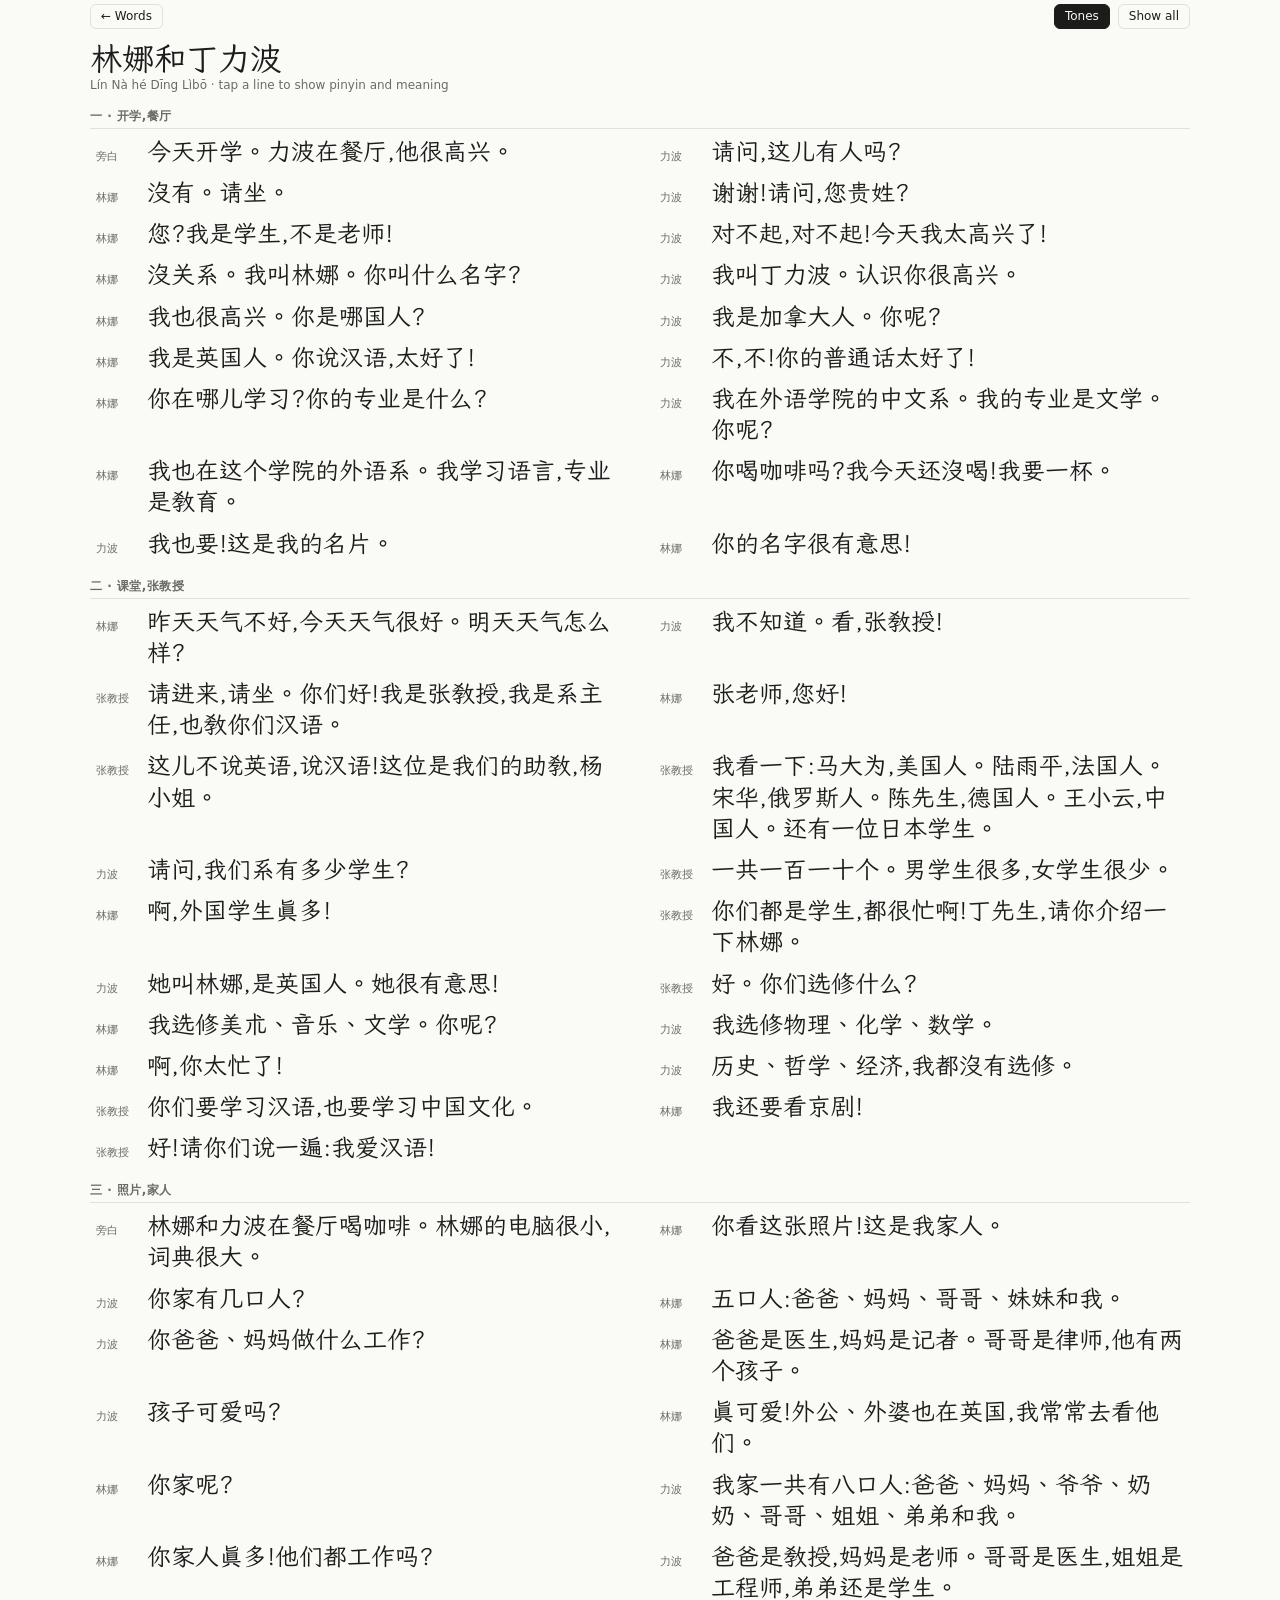
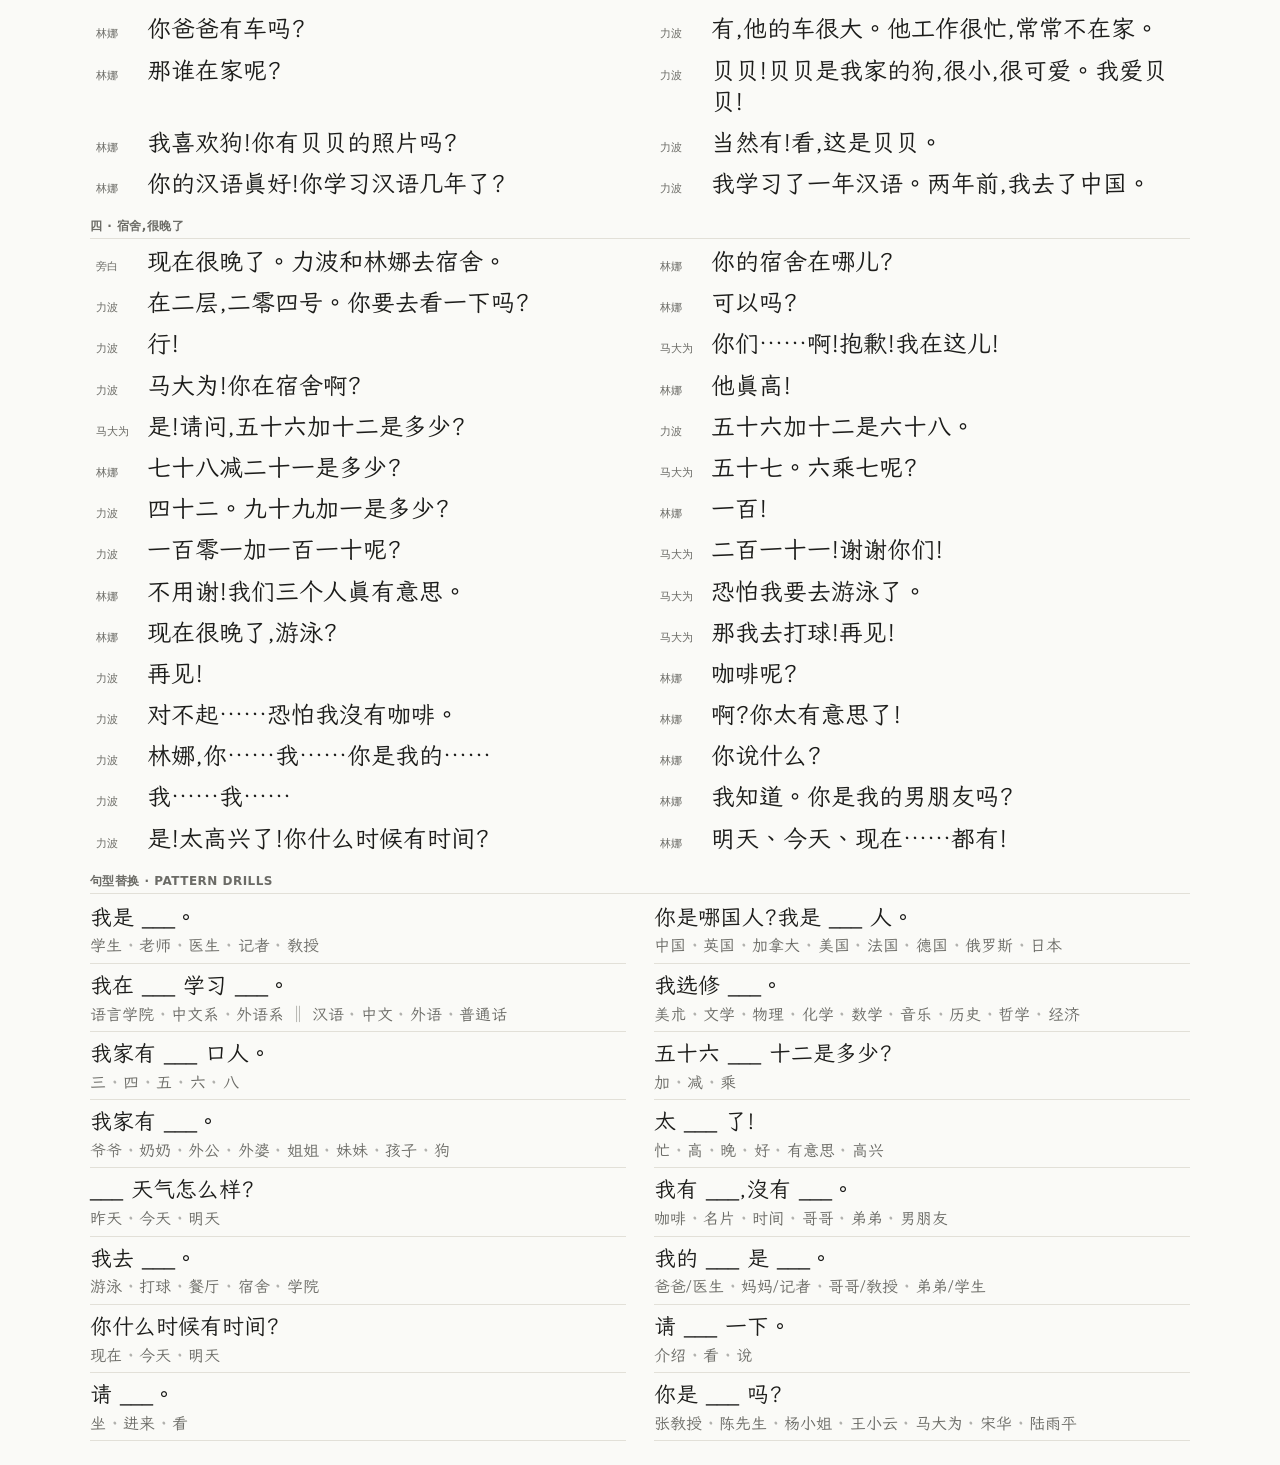
==== commit 04cae0f4: "improved the story" ====
--- a/story.html
+++ b/story.html
@@ -13,11 +13,11 @@
 @media (prefers-color-scheme:dark){:root{--bg:#18181a;--fg:#ececea;--mut:#9a9a95;--ln:#2e2e30;--tl:70%;color-scheme:dark}}
 *{box-sizing:border-box}
 html,body{margin:0;background:var(--bg);color:var(--fg);font:14px/1.4 system-ui,-apple-system,"Segoe UI","PingFang SC","Microsoft YaHei",sans-serif}
-body{padding:env(safe-area-inset-top,0) 16px calc(60px + env(safe-area-inset-bottom,0px));-webkit-tap-highlight-color:transparent}
+body{padding:env(safe-area-inset-top,0) 12px calc(24px + env(safe-area-inset-bottom,0px));-webkit-tap-highlight-color:transparent}
 .zh{font-family:"LXGW WenKai TC","Kaiti SC",STKaiti,KaiTi,"楷体",serif}
 
 /* top bar */
-.bar{position:sticky;top:env(safe-area-inset-top,0);z-index:5;background:var(--bg);display:flex;align-items:center;gap:8px;max-width:680px;margin:0 auto;padding:8px 0}
+.bar{position:sticky;top:env(safe-area-inset-top,0);z-index:5;background:var(--bg);display:flex;align-items:center;gap:8px;max-width:1100px;margin:0 auto;padding:4px 0}
 .bar .sp{flex:1}
 .bar a,button{font:inherit;font-size:12px;color:var(--fg);background:none;border:1px solid var(--ln);border-radius:6px;padding:3px 10px;cursor:pointer;text-decoration:none;display:inline-block}
 .bar a:hover,button:hover{border-color:var(--mut)}
@@ -25,30 +25,32 @@
 a:focus-visible,button:focus-visible{outline:2px solid var(--mut);outline-offset:2px}
 @media (pointer:coarse){.bar a,.bar button{min-height:40px;font-size:14px;padding:6px 14px}}
 
-main{max-width:680px;margin:0 auto}
-h1{font-weight:400;font-size:clamp(30px,8vw,44px);line-height:1.2;margin:28px 0 4px}
-.sub{color:var(--mut);margin:0 0 8px}
-h2{font-size:12px;font-weight:600;letter-spacing:.04em;color:var(--mut);margin:56px 0 8px;padding-bottom:6px;border-bottom:1px solid var(--ln)}
+main{max-width:1100px;margin:0 auto}
+.ch{display:grid;grid-template-columns:1fr;gap:0 28px;align-items:start}
+@media (min-width:860px){.ch{grid-template-columns:1fr 1fr}}
+h1{font-weight:400;font-size:clamp(24px,6vw,32px);line-height:1.2;margin:6px 0 0}
+.sub{color:var(--mut);margin:0 0 2px;font-size:12px}
+h2{font-size:12px;font-weight:600;letter-spacing:.04em;color:var(--mut);margin:14px 0 2px;padding-bottom:3px;border-bottom:1px solid var(--ln)}
 
 /* a line: tap to reveal */
-.l{display:block;width:100%;text-align:left;border:0;border-radius:10px;background:none;padding:14px 8px;margin:0 -8px;width:calc(100% + 16px);font-size:inherit;color:inherit;cursor:pointer;-webkit-user-select:text;user-select:text}
+.l{display:grid;grid-template-columns:3.2em 1fr;column-gap:6px;align-items:baseline;width:100%;text-align:left;border:0;border-radius:8px;background:none;padding:5px 6px;margin:0;font-size:inherit;color:inherit;cursor:pointer;-webkit-user-select:text;user-select:text}
 @media (hover:hover){.l:hover{background:color-mix(in srgb,var(--ln) 45%,transparent)}}
-.who{display:block;font-size:12px;color:var(--mut);margin-bottom:2px}
-.t{display:block;font-size:clamp(26px,6.4vw,36px);line-height:1.35}
-.more{display:grid;grid-template-rows:0fr;opacity:0;visibility:hidden;transition:grid-template-rows .25s ease,opacity .2s ease,visibility 0s .25s}
+.who{display:block;font-size:11px;color:var(--mut);white-space:nowrap}
+.t{display:block;font-size:clamp(19px,4.8vw,24px);line-height:1.3}
+.more{grid-column:2;display:grid;grid-template-rows:0fr;opacity:0;visibility:hidden;transition:grid-template-rows .25s ease,opacity .2s ease,visibility 0s .25s}
 .more>span{display:block;overflow:hidden;min-height:0}
 .l[aria-expanded=true] .more,body.all .more{grid-template-rows:1fr;opacity:1;visibility:visible;transition:grid-template-rows .25s ease,opacity .2s ease .05s,visibility 0s}
-.py{display:block;font-size:clamp(15px,3.8vw,18px);padding-top:6px}
-.en{display:block;color:var(--mut);font-size:clamp(14px,3.6vw,16px);padding-top:2px}
+.py{display:block;font-size:clamp(13px,3.4vw,15px);padding-top:2px}
+.en{display:block;color:var(--mut);font-size:clamp(12px,3.2vw,14px);padding-top:1px}
 @media (prefers-reduced-motion:reduce){.more,.l[aria-expanded=true] .more,body.all .more{transition:none}}
 
 /* tone colours (same as the word list) */
 body.tc .t1{color:hsl(212 62% var(--tl))}body.tc .t2{color:hsl(140 52% var(--tl))}body.tc .t3{color:hsl(30 70% var(--tl))}body.tc .t4{color:hsl(352 62% var(--tl))}body.tc .t5{color:var(--mut)}
 
 /* drills */
-.d{padding:12px 0;border-bottom:1px solid var(--ln)}
-.d .p{font-size:clamp(22px,5.4vw,28px)}
-.d .w{color:var(--mut);margin-top:4px;font-size:clamp(15px,3.8vw,18px)}
+.d{padding:6px 0;border-bottom:1px solid var(--ln)}
+.d .p{font-size:clamp(18px,4.6vw,22px)}
+.d .w{color:var(--mut);margin-top:2px;font-size:clamp(13px,3.4vw,16px)}
 .d .w s{text-decoration:none;opacity:.5;margin:0 .35em}
 </style>
 </head>
@@ -61,55 +63,90 @@
      After a line with only @@ come the drills:  pattern | word · word · word
      ============================================================ -->
 <script id="story" type="text/plain">
-[场景一 · 开学,餐厅]
+[一 · 开学,餐厅]
+旁白 | 今天开学。力波在餐厅,他很高兴。 | Jīntiān kāixué. Lìbō zài cāntīng, tā hěn gāoxìng. | School starts today. Libo is in the restaurant, and he is happy.
 力波 | 请问,这儿有人吗? | Qǐngwèn, zhèr yǒu rén ma? | Excuse me, is anyone sitting here?
 林娜 | 没有。请坐。 | Méiyǒu. Qǐng zuò. | No. Please sit.
 力波 | 谢谢!请问,您贵姓? | Xièxie! Qǐngwèn, nín guìxìng? | Thanks! May I ask, what is your (polite) surname?
 林娜 | 您?我是学生,不是老师! | Nín? Wǒ shì xuésheng, bú shì lǎoshī! | "Nín"? I'm a student, not a teacher!
-力波 | 对不起,对不起!今天开学,我太高兴了! | Duìbuqǐ, duìbuqǐ! Jīntiān kāixué, wǒ tài gāoxìng le! | Sorry, sorry! School starts today, I'm so happy!
+力波 | 对不起,对不起!今天我太高兴了! | Duìbuqǐ, duìbuqǐ! Jīntiān wǒ tài gāoxìng le! | Sorry, sorry! I'm just so happy today!
 林娜 | 没关系。我叫林娜。你叫什么名字? | Méi guānxi. Wǒ jiào Lín Nà. Nǐ jiào shénme míngzi? | It's okay. I'm Lin Na. What's your name?
 力波 | 我叫丁力波。认识你很高兴。 | Wǒ jiào Dīng Lìbō. Rènshi nǐ hěn gāoxìng. | I'm Ding Libo. Nice to meet you.
 林娜 | 我也很高兴。你是哪国人? | Wǒ yě hěn gāoxìng. Nǐ shì nǎ guó rén? | Me too. Which country are you from?
 力波 | 我是加拿大人。你呢? | Wǒ shì Jiānádà rén. Nǐ ne? | I'm Canadian. And you?
 林娜 | 我是英国人。你说汉语,太好了! | Wǒ shì Yīngguó rén. Nǐ shuō Hànyǔ, tài hǎo le! | I'm British. You speak Chinese, that's great!
 力波 | 不,不!你的普通话太好了! | Bù, bù! Nǐ de pǔtōnghuà tài hǎo le! | No, no! Your Mandarin is so good!
-林娜 | 你在哪儿学习? | Nǐ zài nǎr xuéxí? | Where do you study?
-力波 | 我在语言学院,中文系。我的专业是文学。你呢? | Wǒ zài yǔyán xuéyuàn, Zhōngwén xì. Wǒ de zhuānyè shì wénxué. Nǐ ne? | At the language institute, Chinese department. My major is literature. And you?
-林娜 | 我也在语言学院,外语系。我的专业是教育。你喝咖啡吗? | Wǒ yě zài yǔyán xuéyuàn, wàiyǔ xì. Wǒ de zhuānyè shì jiàoyù. Nǐ hē kāfēi ma? | Same institute, foreign languages department. My major is education. Do you drink coffee?
-力波 | 喝!这是我的名片。 | Hē! Zhè shì wǒ de míngpiàn. | Yes! This is my name card.
+林娜 | 你在哪儿学习?你的专业是什么? | Nǐ zài nǎr xuéxí? Nǐ de zhuānyè shì shénme? | Where do you study? What is your major?
+力波 | 我在外语学院的中文系。我的专业是文学。你呢? | Wǒ zài wàiyǔ xuéyuàn de Zhōngwén xì. Wǒ de zhuānyè shì wénxué. Nǐ ne? | At the foreign languages institute, Chinese department. My major is literature. And you?
+林娜 | 我也在这个学院的外语系。我学习语言,专业是教育。 | Wǒ yě zài zhège xuéyuàn de wàiyǔ xì. Wǒ xuéxí yǔyán, zhuānyè shì jiàoyù. | Same institute, foreign languages department. I study languages, my major is education.
+林娜 | 你喝咖啡吗?我今天还没喝!我要一杯。 | Nǐ hē kāfēi ma? Wǒ jīntiān hái méi hē! Wǒ yào yì bēi. | Do you drink coffee? I haven't had any yet today! I want a cup.
+力波 | 我也要!这是我的名片。 | Wǒ yě yào! Zhè shì wǒ de míngpiàn. | Me too! This is my name card.
 林娜 | 你的名字很有意思! | Nǐ de míngzi hěn yǒuyìsi! | Your name is very interesting!
-[场景二 · 语言学院,课堂]
-林娜 | 昨天天气不好,今天很好。明天天气怎么样? | Zuótiān tiānqì bù hǎo, jīntiān hěn hǎo. Míngtiān tiānqì zěnmeyàng? | Yesterday the weather was bad, today it's good. How will tomorrow be?
-力波 | 我不知道。你选修什么? | Wǒ bù zhīdào. Nǐ xuǎnxiū shénme? | I don't know. What electives do you take?
+[二 · 课堂,张教授]
+林娜 | 昨天天气不好,今天天气很好。明天天气怎么样? | Zuótiān tiānqì bù hǎo, jīntiān tiānqì hěn hǎo. Míngtiān tiānqì zěnmeyàng? | Yesterday the weather was bad, today the weather is good. How will tomorrow be?
+力波 | 我不知道。看,张教授! | Wǒ bù zhīdào. Kàn, Zhāng jiàoshòu! | I don't know. Look, Professor Zhang!
+张教授 | 请进来,请坐。你们好!我是张教授,我是系主任,也教你们汉语。 | Qǐng jìnlái, qǐng zuò. Nǐmen hǎo! Wǒ shì Zhāng jiàoshòu, wǒ shì xìzhǔrèn, yě jiāo nǐmen Hànyǔ. | Please come in, sit down. Hello, everyone! I'm Professor Zhang, the department head, and I'll also teach you Chinese.
+林娜 | 张老师,您好! | Zhāng lǎoshī, nín hǎo! | Hello, Teacher Zhang!
+张教授 | 这儿不说英语,说汉语!这位是我们的助教,杨小姐。 | Zhèr bù shuō Yīngyǔ, shuō Hànyǔ! Zhè wèi shì wǒmen de zhùjiào, Yáng xiǎojiě. | No English here, only Chinese! This is our teaching assistant, Miss Yang.
+张教授 | 我看一下:马大为,美国人。陆雨平,法国人。宋华,俄罗斯人。陈先生,德国人。王小云,中国人。还有一位日本学生。 | Wǒ kàn yíxià: Mǎ Dàwéi, Měiguó rén. Lù Yǔpíng, Fǎguó rén. Sòng Huá, Èluósī rén. Chén xiānsheng, Déguó rén. Wáng Xiǎoyún, Zhōngguó rén. Hái yǒu yí wèi Rìběn xuésheng. | Let me see: Ma Dawei, American. Lu Yuping, French. Song Hua, Russian. Mr. Chen, German. Wang Xiaoyun, Chinese. And one Japanese student.
+力波 | 请问,我们系有多少学生? | Qǐngwèn, wǒmen xì yǒu duōshao xuésheng? | May I ask, how many students are in our department?
+张教授 | 一共一百一十个。男学生很多,女学生很少。 | Yígòng yìbǎi yìshí gè. Nán xuésheng hěn duō, nǚ xuésheng hěn shǎo. | 110 altogether. Lots of male students, very few female students.
+林娜 | 啊,外国学生真多! | A, wàiguó xuésheng zhēn duō! | Wow, so many foreign students!
+张教授 | 你们都是学生,都很忙啊!丁先生,请你介绍一下林娜。 | Nǐmen dōu shì xuésheng, dōu hěn máng a! Dīng xiānsheng, qǐng nǐ jièshào yíxià Lín Nà. | You are all students, and all busy! Mr. Ding, please introduce Lin Na.
+力波 | 她叫林娜,是英国人。她很有意思! | Tā jiào Lín Nà, shì Yīngguó rén. Tā hěn yǒuyìsi! | She's Lin Na, she's British. She's very interesting!
+张教授 | 好。你们选修什么? | Hǎo. Nǐmen xuǎnxiū shénme? | Good. What electives are you taking?
 林娜 | 我选修美术、音乐、文学。你呢? | Wǒ xuǎnxiū měishù, yīnyuè, wénxué. Nǐ ne? | Art, music, literature. And you?
 力波 | 我选修物理、化学、数学。 | Wǒ xuǎnxiū wùlǐ, huàxué, shùxué. | Physics, chemistry, math.
 林娜 | 啊,你太忙了! | A, nǐ tài máng le! | Ah, you're so busy!
 力波 | 历史、哲学、经济,我都没有选修。 | Lìshǐ, zhéxué, jīngjì, wǒ dōu méiyǒu xuǎnxiū. | History, philosophy, economics, I take none of them.
-林娜 | 我也学习中国文化。我也要看京剧! | Wǒ yě xuéxí Zhōngguó wénhuà. Wǒ yě yào kàn jīngjù! | I'm also studying Chinese culture. I want to see Beijing opera too!
-力波 | 京剧很有意思!你的爸爸、妈妈在哪儿? | Jīngjù hěn yǒuyìsi! Nǐ de bàba, māma zài nǎr? | Beijing opera is fun! Where are your mom and dad?
-林娜 | 他们在英国。爸爸是医生,妈妈是记者。你呢? | Tāmen zài Yīngguó. Bàba shì yīshēng, māma shì jìzhě. Nǐ ne? | In Britain. Dad is a doctor, mom is a journalist. And yours?
-力波 | 我爸爸是教授,妈妈是老师。哥哥是医生,弟弟是学生。 | Wǒ bàba shì jiàoshòu, māma shì lǎoshī. Gēge shì yīshēng, dìdi shì xuésheng. | My dad is a professor, mom is a teacher. My older brother is a doctor, my younger brother is a student.
-林娜 | 你的奶奶呢? | Nǐ de nǎinai ne? | And your grandma?
-力波 | 奶奶也在加拿大。她喝咖啡,也看京剧! | Nǎinai yě zài Jiānádà. Tā hē kāfēi, yě kàn jīngjù! | She's in Canada too. She drinks coffee and watches Beijing opera!
-张教授 | 请进来,请坐。你们好!我是张教授,我教你们汉语。 | Qǐng jìnlái, qǐng zuò. Nǐmen hǎo! Wǒ shì Zhāng jiàoshòu, wǒ jiāo nǐmen Hànyǔ. | Please come in, sit down. Hello, everyone! I'm Professor Zhang, I'll teach you Chinese.
-林娜 | 张老师,您好! | Zhāng lǎoshī, nín hǎo! | Hello, Teacher Zhang!
-张教授 | 我看一下:马大为,美国人。陆雨平,法国人。宋华,俄罗斯人。陈先生,德国人。杨小姐、王小云,中国人。 | Wǒ kàn yíxià: Mǎ Dàwéi, Měiguó rén. Lù Yǔpíng, Fǎguó rén. Sòng Huá, Èluósī rén. Chén xiānsheng, Déguó rén. Yáng xiǎojiě, Wáng Xiǎoyún, Zhōngguó rén. | Let me see: Ma Dawei, American. Lu Yuping, French. Song Hua, Russian. Mr. Chen, German. Miss Yang and Wang Xiaoyun, Chinese.
-张教授 | 你们都是学生,都很忙啊!丁先生,请你介绍一下林娜。 | Nǐmen dōu shì xuésheng, dōu hěn máng a! Dīng xiānsheng, qǐng nǐ jièshào yíxià Lín Nà. | You are all students, and all busy! Mr. Ding, please introduce Lin Na.
-力波 | 她叫林娜,是英国人。她很有意思! | Tā jiào Lín Nà, shì Yīngguó rén. Tā hěn yǒuyìsi! | She's Lin Na, she's British. She's very interesting!
-张教授 | 开学了,你们要学习汉语啊! | Kāixué le, nǐmen yào xuéxí Hànyǔ a! | School has started, you must study Chinese!
-[场景三 · 很晚了,宿舍]
-林娜 | 现在很晚了。你的宿舍有咖啡吗? | Xiànzài hěn wǎn le. Nǐ de sùshè yǒu kāfēi ma? | It's late now. Is there coffee in your dorm?
-力波 | 有!你要去看一下吗? | Yǒu! Nǐ yào qù kàn yíxià ma? | Yes! Do you want to go and take a look?
-林娜 | 可以吗?你的宿舍在哪儿? | Kěyǐ ma? Nǐ de sùshè zài nǎr? | Is that okay? Where is your dorm?
-力波 | 行!在四层,二零四号。 | Xíng! Zài sì céng, èr líng sì hào. | Sure! 4th floor, room 204.
+张教授 | 你们要学习汉语,也要学习中国文化。 | Nǐmen yào xuéxí Hànyǔ, yě yào xuéxí Zhōngguó wénhuà. | You must study Chinese, and Chinese culture too.
+林娜 | 我还要看京剧! | Wǒ hái yào kàn jīngjù! | I also want to see Beijing opera!
+张教授 | 好!请你们说一遍:我爱汉语! | Hǎo! Qǐng nǐmen shuō yí biàn: Wǒ ài Hànyǔ! | Good! Say it once, everyone: I love Chinese!
+[三 · 照片,家人]
+旁白 | 林娜和力波在餐厅喝咖啡。林娜的电脑很小,词典很大。 | Lín Nà hé Lìbō zài cāntīng hē kāfēi. Lín Nà de diànnǎo hěn xiǎo, cídiǎn hěn dà. | Lin Na and Libo drink coffee in the restaurant. Her computer is small, her dictionary is big.
+林娜 | 你看这张照片!这是我家人。 | Nǐ kàn zhè zhāng zhàopiàn! Zhè shì wǒ jiā rén. | Look at this photo! This is my family.
+力波 | 你家有几口人? | Nǐ jiā yǒu jǐ kǒu rén? | How many people are in your family?
+林娜 | 五口人:爸爸、妈妈、哥哥、妹妹和我。 | Wǔ kǒu rén: bàba, māma, gēge, mèimei hé wǒ. | Five: dad, mom, older brother, younger sister and me.
+力波 | 你爸爸、妈妈做什么工作? | Nǐ bàba, māma zuò shénme gōngzuò? | What do your mom and dad do for work?
+林娜 | 爸爸是医生,妈妈是记者。哥哥是律师,他有两个孩子。 | Bàba shì yīshēng, māma shì jìzhě. Gēge shì lǜshī, tā yǒu liǎng gè háizi. | Dad is a doctor, mom is a journalist. My brother is a lawyer, he has two children.
+力波 | 孩子可爱吗? | Háizi kěài ma? | Are the kids cute?
+林娜 | 真可爱!外公、外婆也在英国,我常常去看他们。 | Zhēn kěài! Wàigōng, wàipó yě zài Yīngguó, wǒ chángcháng qù kàn tāmen. | So cute! Grandpa and grandma are in Britain too, I often go to see them.
+林娜 | 你家呢? | Nǐ jiā ne? | And your family?
+力波 | 我家一共有八口人:爸爸、妈妈、爷爷、奶奶、哥哥、姐姐、弟弟和我。 | Wǒ jiā yígòng yǒu bā kǒu rén: bàba, māma, yéye, nǎinai, gēge, jiějie, dìdi hé wǒ. | Eight in all: dad, mom, paternal grandpa and grandma, older brother, older sister, younger brother and me.
+林娜 | 你家人真多!他们都工作吗? | Nǐ jiā rén zhēn duō! Tāmen dōu gōngzuò ma? | Your family is so big! Do they all work?
+力波 | 爸爸是教授,妈妈是老师。哥哥是医生,姐姐是工程师,弟弟还是学生。 | Bàba shì jiàoshòu, māma shì lǎoshī. Gēge shì yīshēng, jiějie shì gōngchéngshī, dìdi hái shì xuésheng. | Dad is a professor, mom is a teacher. Brother is a doctor, sister is an engineer, my younger brother is still a student.
+林娜 | 你爸爸有车吗? | Nǐ bàba yǒu chē ma? | Does your dad have a car?
+力波 | 有,他的车很大。他工作很忙,常常不在家。 | Yǒu, tā de chē hěn dà. Tā gōngzuò hěn máng, chángcháng bú zài jiā. | Yes, his car is big. He's busy at work and often not home.
+林娜 | 那谁在家呢? | Nà shéi zài jiā ne? | Then who is home?
+力波 | 贝贝!贝贝是我家的狗,很小,很可爱。我爱贝贝! | Bèibei! Bèibei shì wǒ jiā de gǒu, hěn xiǎo, hěn kěài. Wǒ ài Bèibei! | Beibei! Beibei is our dog, small and cute. I love Beibei!
+林娜 | 我喜欢狗!你有贝贝的照片吗? | Wǒ xǐhuan gǒu! Nǐ yǒu Bèibei de zhàopiàn ma? | I like dogs! Do you have a photo of Beibei?
+力波 | 当然有!看,这是贝贝。 | Dāngrán yǒu! Kàn, zhè shì Bèibei. | Of course! Look, this is Beibei.
+林娜 | 你的汉语真好!你学习汉语几年了? | Nǐ de Hànyǔ zhēn hǎo! Nǐ xuéxí Hànyǔ jǐ nián le? | Your Chinese is really good! How many years have you studied it?
+力波 | 我学习了一年汉语。两年前,我去了中国。 | Wǒ xuéxí le yì nián Hànyǔ. Liǎng nián qián, wǒ qù le Zhōngguó. | I've studied it for one year. Two years ago, I went to China.
+[四 · 宿舍,很晚了]
+旁白 | 现在很晚了。力波和林娜去宿舍。 | Xiànzài hěn wǎn le. Lìbō hé Lín Nà qù sùshè. | It's late now. Libo and Lin Na go to the dorm.
+林娜 | 你的宿舍在哪儿? | Nǐ de sùshè zài nǎr? | Where is your dorm?
+力波 | 在二层,二零四号。你要去看一下吗? | Zài èr céng, èr líng sì hào. Nǐ yào qù kàn yíxià ma? | 2nd floor, room 204. Do you want to go and have a look?
+林娜 | 可以吗? | Kěyǐ ma? | Is that okay?
+力波 | 行! | Xíng! | Sure!
 马大为 | 你们……啊!抱歉!我在这儿! | Nǐmen... a! Bàoqiàn! Wǒ zài zhèr! | You two... ah! Sorry! I'm right here!
 力波 | 马大为!你在宿舍啊? | Mǎ Dàwéi! Nǐ zài sùshè a? | Ma Dawei! You're in the dorm?
-马大为 | 对不起!恐怕你们要……我去游泳。 | Duìbuqǐ! Kǒngpà nǐmen yào... wǒ qù yóuyǒng. | Sorry! I'm afraid you want... I'll go swimming.
+林娜 | 他真高! | Tā zhēn gāo! | He's so tall!
+马大为 | 是!请问,五十六加十二是多少? | Shì! Qǐngwèn, wǔshíliù jiā shí'èr shì duōshao? | Yes! May I ask, what is 56 plus 12?
+力波 | 五十六加十二是六十八。 | Wǔshíliù jiā shí'èr shì liùshíbā. | 56 plus 12 is 68.
+林娜 | 七十八减二十一是多少? | Qīshíbā jiǎn èrshíyī shì duōshao? | What is 78 minus 21?
+马大为 | 五十七。六乘七呢? | Wǔshíqī. Liù chéng qī ne? | 57. And 6 times 7?
+力波 | 四十二。九十九加一是多少? | Sìshí'èr. Jiǔshíjiǔ jiā yī shì duōshao? | 42. What is 99 plus 1?
+林娜 | 一百! | Yìbǎi! | 100!
+力波 | 一百零一加一百一十呢? | Yìbǎi líng yī jiā yìbǎi yìshí ne? | And 101 plus 110?
+马大为 | 二百一十一!谢谢你们! | Èrbǎi yìshí yī! Xièxie nǐmen! | 211! Thank you both!
+林娜 | 不用谢!我们三个人真有意思。 | Bú yòng xiè! Wǒmen sān gè rén zhēn yǒuyìsi. | No need to thank us! The three of us are fun.
+马大为 | 恐怕我要去游泳了。 | Kǒngpà wǒ yào qù yóuyǒng le. | I'm afraid I have to go swimming.
 林娜 | 现在很晚了,游泳? | Xiànzài hěn wǎn le, yóuyǒng? | It's late now, swimming?
 马大为 | 那我去打球!再见! | Nà wǒ qù dǎqiú! Zàijiàn! | Then I'll go play ball! Bye!
-力波 | 没关系!再见! | Méi guānxi! Zàijiàn! | No problem! Bye!
-林娜 | 马大为很有意思!咖啡呢? | Mǎ Dàwéi hěn yǒuyìsi! Kāfēi ne? | Ma Dawei is funny! Where's the coffee?
-力波 | 对不起……我没有咖啡。 | Duìbuqǐ... wǒ méiyǒu kāfēi. | Sorry... I don't have coffee.
+力波 | 再见! | Zàijiàn! | Bye!
+林娜 | 咖啡呢? | Kāfēi ne? | Where's the coffee?
+力波 | 对不起……恐怕我没有咖啡。 | Duìbuqǐ... kǒngpà wǒ méiyǒu kāfēi. | Sorry... I'm afraid I don't have any coffee.
 林娜 | 啊?你太有意思了! | A? Nǐ tài yǒuyìsi le! | Huh? You're so funny!
 力波 | 林娜,你……我……你是我的…… | Lín Nà, nǐ... wǒ... nǐ shì wǒ de... | Lin Na, you... I... you are my...
 林娜 | 你说什么? | Nǐ shuō shénme? | What are you saying?
@@ -122,6 +159,9 @@
 你是哪国人?我是 ___ 人。 | 中国 · 英国 · 加拿大 · 美国 · 法国 · 德国 · 俄罗斯 · 日本
 我在 ___ 学习 ___。 | 语言学院 · 中文系 · 外语系 ‖ 汉语 · 中文 · 外语 · 普通话
 我选修 ___。 | 美术 · 文学 · 物理 · 化学 · 数学 · 音乐 · 历史 · 哲学 · 经济
+我家有 ___ 口人。 | 三 · 四 · 五 · 六 · 八
+五十六 ___ 十二是多少? | 加 · 减 · 乘
+我家有 ___。 | 爷爷 · 奶奶 · 外公 · 外婆 · 姐姐 · 妹妹 · 孩子 · 狗
 太 ___ 了! | 忙 · 高 · 晚 · 好 · 有意思 · 高兴
 ___ 天气怎么样? | 昨天 · 今天 · 明天
 我有 ___,没有 ___。 | 咖啡 · 名片 · 时间 · 哥哥 · 弟弟 · 男朋友
@@ -162,16 +202,17 @@
 /* build page */
 var raw=$('#story').textContent.split('\n'),m=$('#m'),sec=null,inDrills=false;
 var h1=el('h1','zh','林娜和丁力波');m.appendChild(h1);m.appendChild(el('p','sub','Lín Nà hé Dīng Lìbō · tap a line to show pinyin and meaning'));
+var box=m;
 raw.forEach(function(ln){
   ln=ln.trim();if(!ln)return;
-  if(ln==='@@'){inDrills=true;m.appendChild(el('h2',null,'句型替换 · PATTERN DRILLS'));return}
+  if(ln==='@@'){inDrills=true;m.appendChild(el('h2',null,'句型替换 · PATTERN DRILLS'));box=el('section','ch');m.appendChild(box);return}
   var h=ln.match(/^\[(.+)\]$/);
-  if(h){m.appendChild(el('h2',null,h[1]));return}
+  if(h){m.appendChild(el('h2',null,h[1]));box=el('section','ch');m.appendChild(box);return}
   var c=ln.split('|').map(function(x){return x.trim()});
   if(inDrills){
     var d=el('div','d'),p=el('div','p zh',c[0]),w=el('div','w zh');
     (c[1]||'').split(/\s*([·‖])\s*/).forEach(function(x){if(x==='·'||x==='‖'){w.appendChild(el('s',null,x))}else if(x){w.appendChild(document.createTextNode(x))}});
-    d.appendChild(p);d.appendChild(w);m.appendChild(d);return}
+    d.appendChild(p);d.appendChild(w);box.appendChild(d);return}
   if(c.length<4)return;
   var b=el('button','l');b.type='button';b.setAttribute('aria-expanded','false');
   b.appendChild(el('span','who',c[0]));
@@ -181,7 +222,7 @@
   b.addEventListener('click',function(){
     if(String(getSelection()))return; /* let people select text without toggling */
     b.setAttribute('aria-expanded',b.getAttribute('aria-expanded')==='true'?'false':'true')});
-  m.appendChild(b);
+  box.appendChild(b);
 });
 
 /* show all */
